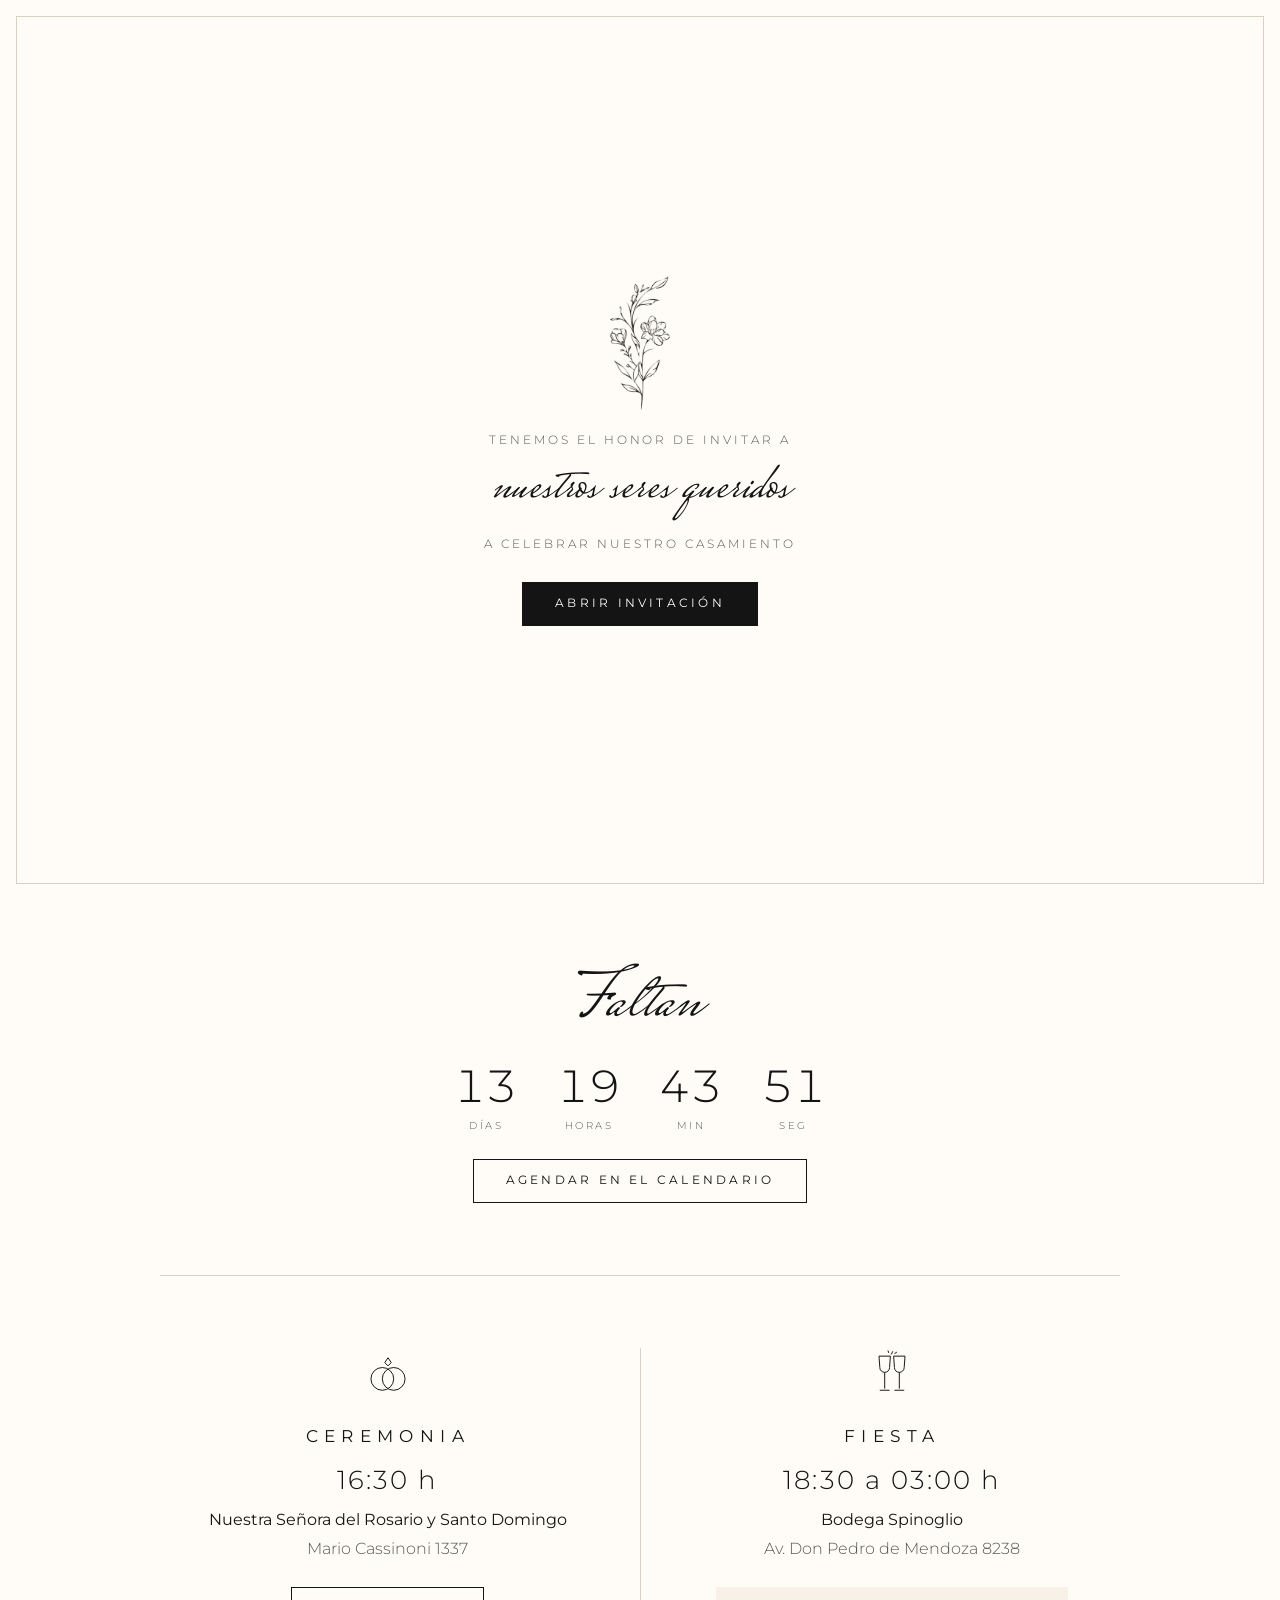
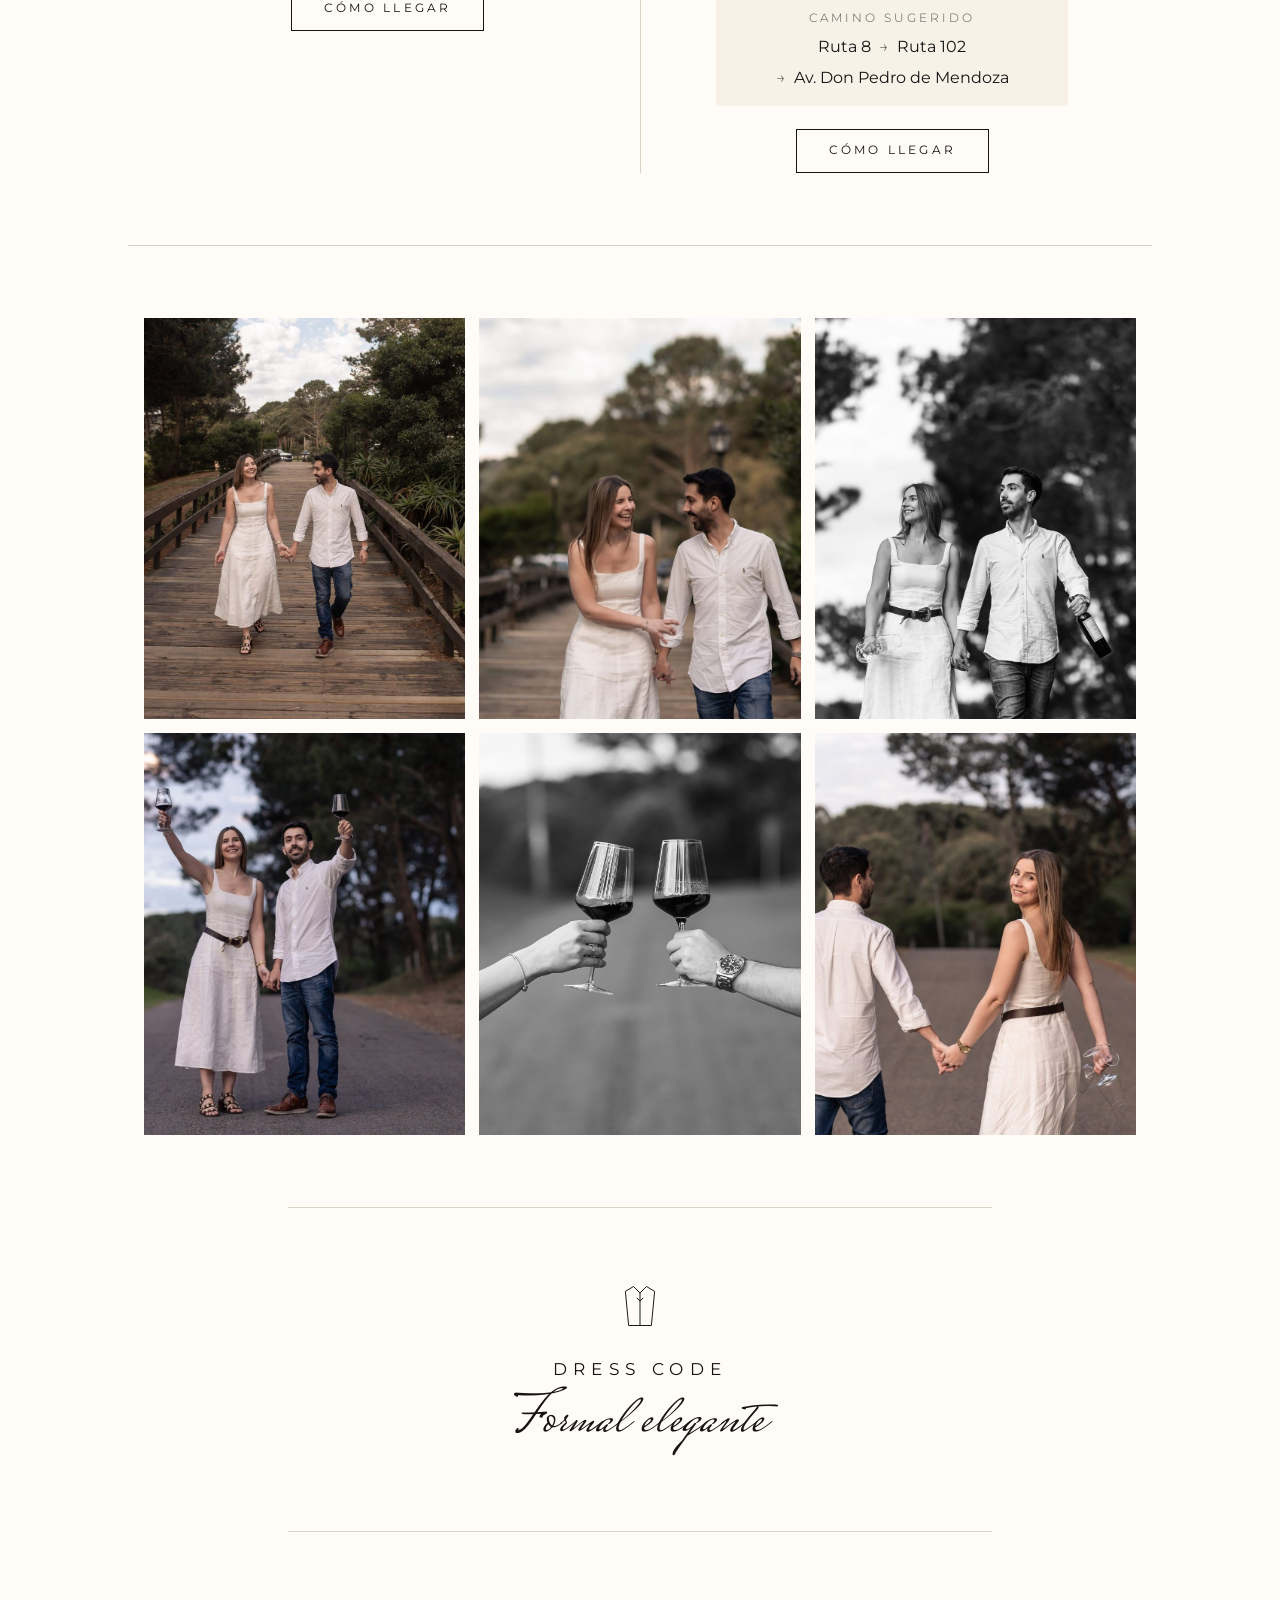
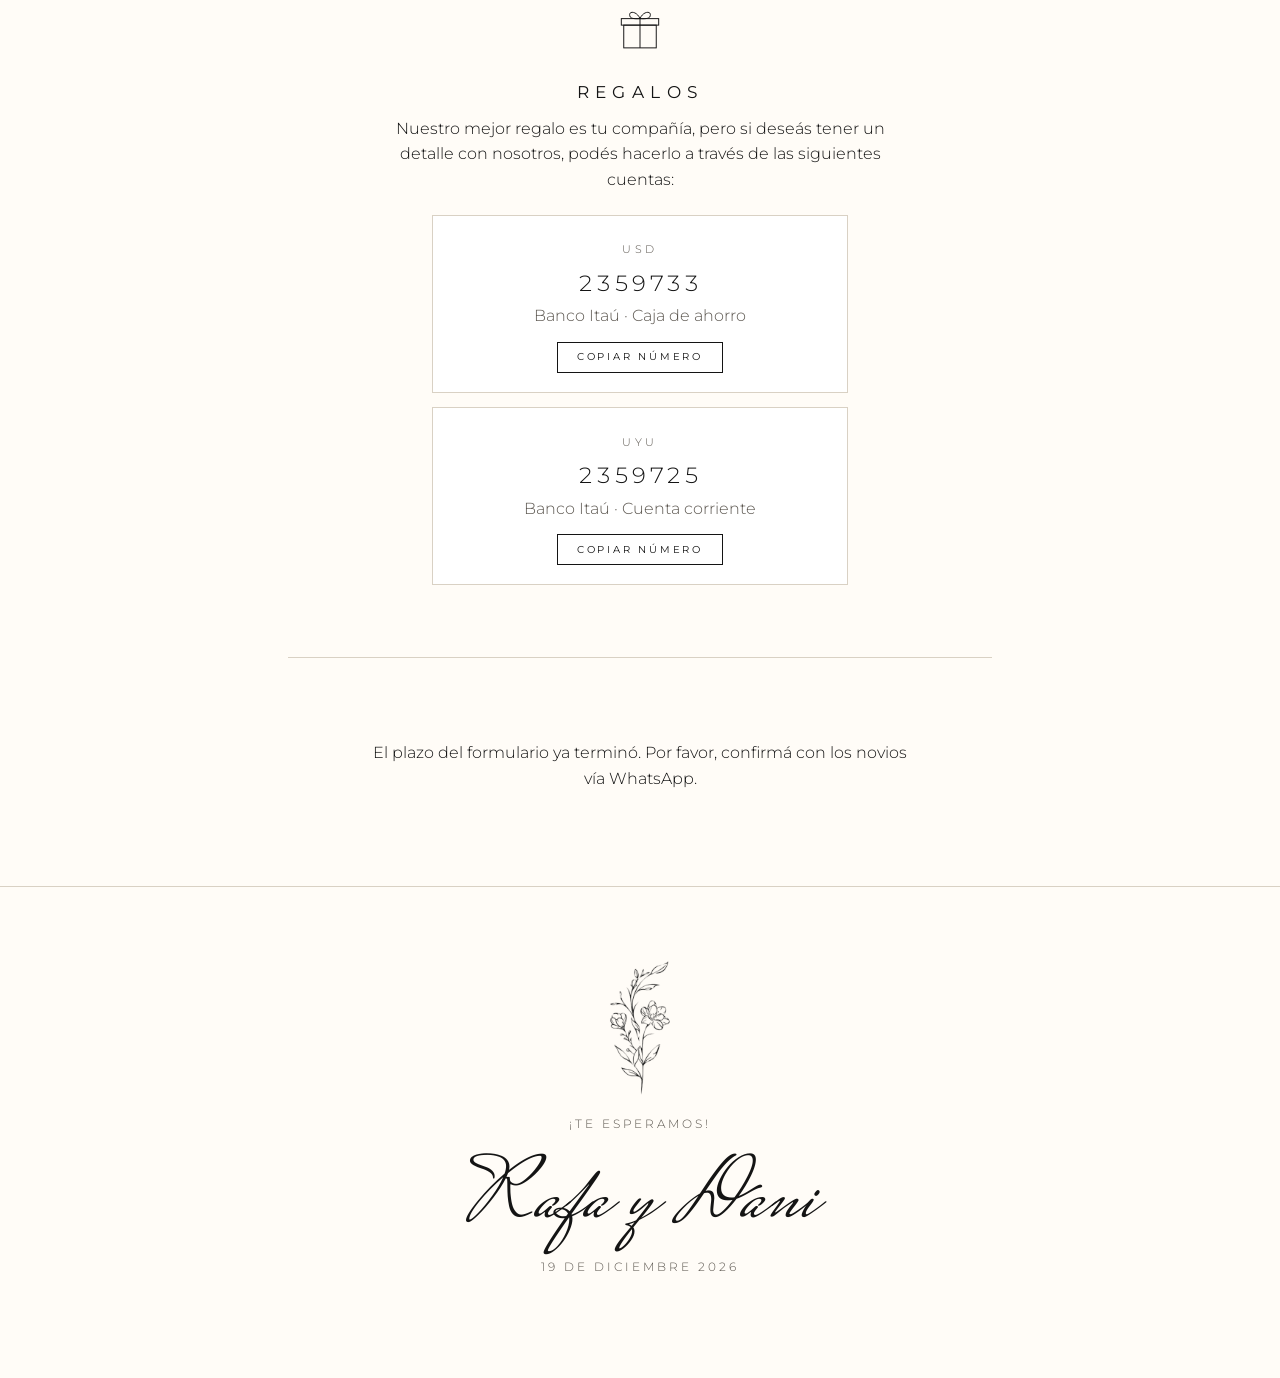
==== index.html @ 0af165e1 "Sacar el título 'Nosotros' de la galería de fotos Co-Authored-By: Claude Sonnet 5 <noreply@anthropic" ====
<!DOCTYPE html>
<html lang="es">
<head>
  <meta charset="UTF-8">
  <meta name="viewport" content="width=device-width, initial-scale=1">
  <title>Rafa y Dani · 19.12.2026</title>
  <meta name="description" content="Nos casamos el 19 de diciembre de 2026. ¡Te esperamos!">
  <meta property="og:title" content="Rafa y Dani · Nos casamos">
  <meta property="og:description" content="19 de diciembre de 2026 · Confirmá tu asistencia antes del 19 de noviembre">
  <meta property="og:image" content="https://iferrero-leenspace.github.io/rafaydani/assets/og.jpg">
  <meta property="og:type" content="website">
  <meta name="theme-color" content="#FFFCF7">
  <link rel="icon" href="assets/flor.png">
  <link rel="preconnect" href="https://fonts.googleapis.com">
  <link rel="preconnect" href="https://fonts.gstatic.com" crossorigin>
  <link href="https://fonts.googleapis.com/css2?family=Montserrat:ital,wght@0,300;0,400;0,500;1,300&family=Mrs+Saint+Delafield&display=swap" rel="stylesheet">
  <link rel="stylesheet" href="styles.css">
</head>
<body class="cerrado">

  <!-- Portada: sobre que se abre (el clic habilita la música) -->
  <div id="sobre" class="sobre" role="dialog" aria-label="Invitación">
    <div class="sobre__contenido">
      <img src="assets/flor.png" alt="" class="flor flor--sm">
      <p class="caps caps--sm">Tenemos el honor de invitar a</p>
      <p id="sobre-para" class="sobre__para">nuestros seres queridos</p>
      <p class="caps caps--sm">a celebrar nuestro casamiento</p>
      <button id="abrir" class="btn">Abrir invitación</button>
    </div>
  </div>

  <main>
    <!-- Hero, a imagen del save the date -->
    <section class="hero">
      <img src="assets/flor.png" alt="" class="flor">
      <h1 class="titulo">
        <span class="titulo__caps">Nos</span>
        <span class="titulo__caps">Casamos</span>
      </h1>
      <p class="nombres" data-bind="novios"></p>
      <hr class="linea">
      <p class="caps fecha" data-bind="fechaTexto"></p>
      <p class="caps caps--it">Montevideo · Uruguay</p>
      <a href="#cuenta" class="scroll" aria-label="Bajar">
        <svg viewBox="0 0 24 24" width="22" height="22" fill="none" stroke="currentColor" stroke-width="1"><path d="M6 9l6 6 6-6"/></svg>
      </a>
      <button id="hero-cambiar-foto" type="button" class="hero__cambiar-foto" hidden>
        <svg viewBox="0 0 24 24" width="16" height="16" fill="none" stroke="currentColor" stroke-width="1.6"><path d="M17 3l4 4-4 4"/><path d="M3 11V9a4 4 0 0 1 4-4h14"/><path d="M7 21l-4-4 4-4"/><path d="M21 13v2a4 4 0 0 1-4 4H3"/></svg>
        <span>Otra foto</span>
      </button>
    </section>

    <!-- Invitados de este link -->
    <section id="para" class="seccion para reveal" hidden>
      <p class="caps caps--sm">Esta invitación es para</p>
      <ul id="para-lista" class="para__lista"></ul>
      <p id="para-nota" class="texto-suave"></p>
    </section>

    <!-- Cuenta regresiva -->
    <section id="cuenta" class="seccion reveal">
      <p class="script-titulo">Faltan</p>
      <div class="cuenta" aria-live="off">
        <div><span id="c-dias">--</span><small>días</small></div>
        <div><span id="c-horas">--</span><small>horas</small></div>
        <div><span id="c-min">--</span><small>min</small></div>
        <div><span id="c-seg">--</span><small>seg</small></div>
      </div>
      <a id="agendar" class="btn btn--linea" target="_blank" rel="noopener">Agendar en el calendario</a>
    </section>

    <!-- Ceremonia y fiesta -->
    <section class="seccion eventos">
      <article class="evento reveal">
        <svg class="icono" viewBox="0 0 64 64" fill="none" stroke="currentColor" stroke-width="1.2" aria-hidden="true">
          <circle cx="25" cy="38" r="14"/><circle cx="39" cy="38" r="14"/><path d="M28 18l4-6 4 6-4 4z"/>
        </svg>
        <h2 class="caps caps--titulo">Ceremonia</h2>
        <p class="evento__hora" data-bind="ceremonia.hora"></p>
        <p class="evento__lugar" data-bind="ceremonia.lugar"></p>
        <p class="texto-suave" data-bind="ceremonia.direccion"></p>
        <a class="btn btn--linea" data-href="ceremonia.mapa" target="_blank" rel="noopener">Cómo llegar</a>
      </article>

      <div class="separador" aria-hidden="true"></div>

      <article class="evento reveal">
        <svg class="icono" viewBox="0 0 64 64" fill="none" stroke="currentColor" stroke-width="1.2" aria-hidden="true">
          <path d="M16 10h14l-1 14a6 6 0 0 1-12 0z"/><path d="M23 30v20M17 52h12"/>
          <path d="M34 10h14l-1 14a6 6 0 0 1-12 0z"/><path d="M41 30v20M35 52h12"/>
          <path d="M31 8l2-4M28 6l-1-3M35 7l3-2"/>
        </svg>
        <h2 class="caps caps--titulo">Fiesta</h2>
        <p class="evento__hora" data-bind="fiesta.hora"></p>
        <p class="evento__lugar" data-bind="fiesta.lugar"></p>
        <p class="texto-suave" data-bind="fiesta.direccion"></p>
        <div class="camino">
          <p class="caps caps--sm">Camino sugerido</p>
          <ol id="camino" class="camino__pasos"></ol>
        </div>
        <a class="btn btn--linea" data-href="fiesta.mapa" target="_blank" rel="noopener">Cómo llegar</a>
      </article>
    </section>

    <!-- Galería -->
    <section id="galeria" class="seccion seccion--ancha reveal" hidden>
      <div id="fotos" class="galeria"></div>
    </section>

    <!-- Dress code -->
    <section class="seccion reveal">
      <svg class="icono" viewBox="0 0 64 64" fill="none" stroke="currentColor" stroke-width="1.2" aria-hidden="true">
        <path d="M24 8l8 8 8-8M24 8l-10 6 4 42h28l4-42-10-6"/><path d="M32 16v40M28 22l4 4 4-4"/>
      </svg>
      <h2 class="caps caps--titulo">Dress code</h2>
      <p class="script-grande" data-bind="dressCode"></p>
    </section>

    <!-- Regalos -->
    <section class="seccion reveal">
      <svg class="icono" viewBox="0 0 64 64" fill="none" stroke="currentColor" stroke-width="1.2" aria-hidden="true">
        <rect x="12" y="26" width="40" height="28"/><rect x="9" y="18" width="46" height="8"/><path d="M32 18v36"/>
        <path d="M32 18c-4-10-16-10-12-2 2 3 12 2 12 2zM32 18c4-10 16-10 12-2-2 3-12 2-12 2z"/>
      </svg>
      <h2 class="caps caps--titulo">Regalos</h2>
      <p class="texto" data-bind="regalos.texto"></p>
      <div id="cuentas" class="cuentas"></div>
    </section>

    <!-- Confirmación -->
    <section id="rsvp" class="seccion reveal">
      <div id="rsvp-intro">
        <p class="script-titulo">Confirmá tu asistencia</p>
        <p class="texto-suave">Por favor, confirmá antes del <strong data-bind="rsvp.fechaLimiteTexto"></strong>.</p>
      </div>

      <form id="form" class="form" novalidate>
        <div id="form-general" class="campo" hidden>
          <label for="nombre-general">Nombre y apellido</label>
          <input id="nombre-general" type="text" autocomplete="name">
        </div>
        <div id="personas"></div>
        <div class="campo">
          <label for="mensaje">Un mensaje para los novios <span class="opc">(opcional)</span></label>
          <textarea id="mensaje" rows="3"></textarea>
        </div>
        <p id="form-error" class="form__error" role="alert"></p>
        <button id="enviar" type="submit" class="btn">Enviar confirmación</button>
      </form>

      <div id="gracias" class="gracias" hidden>
        <p class="script-grande">¡Gracias!</p>
        <p id="gracias-texto" class="texto"></p>
        <button id="modificar" type="button" class="btn btn--linea">Modificar respuesta</button>
      </div>

      <p id="rsvp-cerrado" class="texto" hidden>El plazo del formulario ya terminó. Por favor, confirmá con los novios vía WhatsApp.</p>
    </section>

    <footer class="pie reveal">
      <img src="assets/flor.png" alt="" class="flor flor--sm">
      <p class="caps caps--sm">¡Te esperamos!</p>
      <p class="nombres" data-bind="novios"></p>
      <p class="caps caps--sm" data-bind="fechaTexto"></p>
    </footer>
  </main>

  <!-- Música -->
  <button id="musica" class="musica" aria-label="Pausar música" hidden>
    <svg class="musica__on" viewBox="0 0 24 24" width="20" height="20" fill="none" stroke="currentColor" stroke-width="1.3"><path d="M9 18V5l11-2v13"/><circle cx="6" cy="18" r="3"/><circle cx="17" cy="16" r="3"/></svg>
    <svg class="musica__off" viewBox="0 0 24 24" width="20" height="20" fill="none" stroke="currentColor" stroke-width="1.3"><path d="M9 18V5l11-2v13"/><circle cx="6" cy="18" r="3"/><circle cx="17" cy="16" r="3"/><path d="M3 3l18 18"/></svg>
  </button>
  <audio id="audio" loop preload="none"></audio>

  <div id="toast" class="toast" role="status"></div>

  <!-- Foto ampliada -->
  <div id="lightbox" class="lightbox" role="dialog" aria-modal="true" aria-label="Foto ampliada" hidden>
    <button id="lightbox-cerrar" class="lightbox__cerrar" type="button" aria-label="Cerrar">
      <svg viewBox="0 0 24 24" width="22" height="22" fill="none" stroke="currentColor" stroke-width="1.5"><path d="M5 5l14 14M19 5L5 19"/></svg>
    </button>
    <button id="lightbox-anterior" class="lightbox__nav lightbox__nav--prev" type="button" aria-label="Foto anterior">
      <svg viewBox="0 0 24 24" width="22" height="22" fill="none" stroke="currentColor" stroke-width="1.5"><path d="M15 5l-7 7 7 7"/></svg>
    </button>
    <figure class="lightbox__figura">
      <img id="lightbox-img" class="lightbox__img" src="" alt="Rafa y Dani">
      <figcaption id="lightbox-contador" class="lightbox__contador"></figcaption>
    </figure>
    <button id="lightbox-siguiente" class="lightbox__nav lightbox__nav--next" type="button" aria-label="Foto siguiente">
      <svg viewBox="0 0 24 24" width="22" height="22" fill="none" stroke="currentColor" stroke-width="1.5"><path d="M9 5l7 7-7 7"/></svg>
    </button>
  </div>

  <script src="config.js"></script>
  <script src="app.js"></script>
</body>
</html>
---- styles.css ----
:root {
  --fondo: #FFFCF7;
  --fondo-2: #F7F1E8;
  --tinta: #141414;
  --suave: #5c5750;
  --linea: #d9d1c4;
  --sans: "Montserrat", "Helvetica Neue", Arial, sans-serif;
  --script: "Mrs Saint Delafield", "Brush Script MT", cursive;
}

* { box-sizing: border-box; }
html { scroll-behavior: smooth; }
body {
  margin: 0;
  background: var(--fondo);
  color: var(--tinta);
  font-family: var(--sans);
  font-weight: 300;
  line-height: 1.6;
  -webkit-font-smoothing: antialiased;
  text-align: center;
}
body.cerrado { overflow: hidden; }
[hidden] { display: none !important; }
img { max-width: 100%; display: block; }

/* ---------- Tipografía ---------- */
.caps {
  text-transform: uppercase;
  letter-spacing: .28em;
  font-size: .95rem;
  margin: .4rem 0;
}
.caps--sm { font-size: .72rem; letter-spacing: .26em; color: var(--suave); }
.caps--it { font-style: italic; font-size: .72rem; color: var(--suave); }
.caps--titulo { font-size: 1.05rem; font-weight: 400; letter-spacing: .38em; margin: 1rem 0 .6rem; }
.script-titulo { font-family: var(--script); font-size: clamp(3rem, 12vw, 4.2rem); line-height: 1; margin: 0 0 1.4rem; }
.script-grande { font-family: var(--script); font-size: clamp(2.6rem, 10vw, 3.6rem); line-height: 1.1; margin: .2rem 0; }
.texto { max-width: 34rem; margin: .6rem auto 1.4rem; }
.texto-suave { color: var(--suave); margin: .2rem 0; }

/* ---------- Botones ---------- */
.btn {
  display: inline-block;
  margin-top: 1.4rem;
  padding: .95rem 2rem;
  border: 1px solid var(--tinta);
  background: var(--tinta);
  color: var(--fondo);
  font: 400 .72rem/1 var(--sans);
  letter-spacing: .28em;
  text-transform: uppercase;
  text-decoration: none;
  cursor: pointer;
  transition: background .25s, color .25s;
}
.btn:hover { background: transparent; color: var(--tinta); }
.btn--linea { background: transparent; color: var(--tinta); }
.btn--linea:hover { background: var(--tinta); color: var(--fondo); }
.btn:disabled { opacity: .5; cursor: wait; }

/* ---------- Sobre de portada ---------- */
.sobre {
  position: fixed; inset: 0; z-index: 50;
  display: grid; place-items: center;
  padding: 24px;
  background: var(--fondo);
  transition: opacity .9s ease, visibility .9s;
}
.sobre::before {
  content: ""; position: absolute; inset: 16px;
  border: 1px solid var(--linea); pointer-events: none;
}
.sobre__contenido { position: relative; max-width: 28rem; }
.sobre__para {
  font-family: var(--script);
  font-size: clamp(2.4rem, 10vw, 3.4rem);
  line-height: 1.15;
  margin: .6rem 0 .8rem;
}
body:not(.cerrado) .sobre { opacity: 0; visibility: hidden; }

/* ---------- Flor ---------- */
.flor { width: 96px; margin: 0 auto 1.6rem; }
.flor--sm { width: 64px; margin-bottom: 1.2rem; }
.hero .flor { animation: aparecer 1.6s ease both; }

/* ---------- Hero ---------- */
.hero {
  min-height: 100svh;
  display: flex; flex-direction: column; align-items: center; justify-content: center;
  padding: 48px 16px 72px;
  position: relative;
}
.hero--foto {
  background-size: cover;
  background-repeat: no-repeat;
  color: #fff;
}
.hero--foto::before {
  content: "";
  position: absolute;
  inset: 0;
  background: linear-gradient(180deg, rgba(20, 16, 14, .32) 0%, rgba(20, 16, 14, .1) 38%, rgba(20, 16, 14, .58) 100%);
}
.hero--foto .flor { display: none; }
.hero--foto .titulo__caps,
.hero--foto .titulo__script,
.hero--foto .nombres,
.hero--foto .fecha,
.hero--foto .caps--it { color: #fff; }
.hero--foto .linea { border-color: rgba(255, 255, 255, .85); }
.hero--foto .scroll { color: rgba(255, 255, 255, .85); }

.hero__cambiar-foto {
  position: absolute; top: 16px; right: 16px; z-index: 2;
  display: inline-flex; align-items: center; gap: .4rem;
  padding: .55rem .9rem;
  border: 1px solid rgba(255, 255, 255, .7);
  border-radius: 999px;
  background: rgba(20, 16, 14, .3);
  color: #fff;
  font: 400 .66rem/1 var(--sans);
  letter-spacing: .14em;
  text-transform: uppercase;
  cursor: pointer;
}
.hero__cambiar-foto:hover, .hero__cambiar-foto:focus-visible { background: rgba(20, 16, 14, .55); }
.titulo { margin: 0; font-weight: 400; line-height: 1; }
.titulo__caps {
  display: block;
  font-size: clamp(2.6rem, 13vw, 6rem);
  letter-spacing: .22em;
  margin-right: -.22em; /* compensa el espaciado de la última letra */
  text-transform: uppercase;
  font-weight: 400;
}
.titulo__caps + .titulo__caps { margin-top: .12em; }
.titulo__script {
  display: block;
  font-family: var(--script);
  font-size: clamp(3.4rem, 16vw, 5.6rem);
  line-height: .9;
  margin: -.05em 0 .1em;
}
.nombres {
  font-family: var(--script);
  font-size: clamp(3.4rem, 15vw, 5.4rem);
  line-height: 1.1;
  margin: 1.4rem 0 .4rem;
}
.linea { width: min(260px, 60vw); border: 0; border-top: 1.5px solid var(--tinta); margin: .4rem auto 1.2rem; }
.fecha { font-size: .95rem; }
.hero > * { animation: subir 1.2s ease both; }
.hero > :nth-child(2) { animation-delay: .2s; }
.hero > :nth-child(3) { animation-delay: .5s; }
.hero > :nth-child(n+4) { animation-delay: .8s; }
.scroll {
  position: absolute; bottom: 20px; left: 50%; transform: translateX(-50%);
  color: var(--suave);
  animation: rebote 2.4s ease-in-out infinite !important;
}

/* ---------- Secciones ---------- */
.seccion {
  padding: 72px 16px;
  max-width: 44rem;
  margin: 0 auto;
  border-top: 1px solid var(--linea);
}
.hero + .seccion, .hero + .seccion[hidden] + .seccion { border-top: 0; }
.icono { width: 52px; height: 52px; margin: 0 auto; color: var(--tinta); }

/* Invitados */
.para__lista { list-style: none; padding: 0; margin: .8rem 0 1rem; }
.para__lista li { font-family: var(--script); font-size: clamp(2.2rem, 9vw, 3rem); line-height: 1.25; }

/* Cuenta regresiva */
.cuenta { display: flex; justify-content: center; gap: clamp(.8rem, 5vw, 2.4rem); }
.cuenta div { min-width: 3.6rem; }
.cuenta span { display: block; font-size: clamp(2rem, 9vw, 2.8rem); font-weight: 300; line-height: 1.1; font-variant-numeric: tabular-nums; }
.cuenta small { font-size: .65rem; letter-spacing: .24em; text-transform: uppercase; color: var(--suave); }

/* Eventos */
.eventos { display: grid; gap: 56px; }
.separador { width: 1px; height: 56px; background: var(--linea); margin: 0 auto; }
.evento__hora { font-size: 1.6rem; font-weight: 300; letter-spacing: .08em; margin: 0 0 .4rem; }
.evento__lugar { font-weight: 400; margin: 0; }
.camino { margin: 1.6rem auto 0; padding: 1rem 1.2rem; background: var(--fondo-2); max-width: 22rem; }
.camino__pasos {
  list-style: none; padding: 0; margin: .4rem 0 0;
  display: flex; flex-wrap: wrap; justify-content: center; align-items: center; gap: .3rem .5rem;
}
.camino__pasos li { font-weight: 400; }
.camino__pasos li + li::before { content: "→"; margin-right: .5rem; color: var(--suave); font-weight: 300; }
@media (min-width: 760px) {
  .eventos { grid-template-columns: 1fr auto 1fr; align-items: start; gap: 40px; max-width: 60rem; }
  .separador { height: 100%; min-height: 200px; }
}

/* Galería */
.seccion--ancha { max-width: 44rem; }
.galeria { display: grid; grid-template-columns: 1fr; gap: 10px; }
.foto-btn {
  display: block; width: 100%; padding: 0; margin: 0;
  border: 0; background: none; cursor: zoom-in; overflow: hidden;
}
.foto-btn img { width: 100%; aspect-ratio: 4/5; object-fit: cover; display: block; transition: transform .4s ease, filter .4s ease; }
.foto-btn:hover img, .foto-btn:focus-visible img { transform: scale(1.04); filter: brightness(.94); }
.foto-btn:focus-visible { outline: 2px solid var(--tinta); outline-offset: 3px; }

/* Celular grande / tablet: 2 fotos por fila */
@media (min-width: 560px) {
  .galeria { grid-template-columns: repeat(2, 1fr); }
}

/* Escritorio: cuadrícula de 3x2 */
@media (min-width: 900px) {
  .seccion--ancha { max-width: 64rem; }
  .galeria { grid-template-columns: repeat(3, 1fr); gap: 14px; }
}

/* ---------- Foto ampliada (lightbox) ---------- */
body.lightbox-abierto { overflow: hidden; }
.lightbox {
  position: fixed; inset: 0; z-index: 70;
  display: grid; place-items: center;
  background: rgba(18, 16, 14, .94);
  padding: 56px 16px;
}
.lightbox__figura { margin: 0; max-width: min(94vw, 1100px); max-height: 100%; display: grid; gap: 10px; justify-items: center; }
.lightbox__img { display: block; max-width: 100%; max-height: 80vh; width: auto; object-fit: contain; box-shadow: 0 20px 60px rgba(0, 0, 0, .45); }
.lightbox__contador { color: rgba(255, 252, 247, .75); font: 300 .72rem/1 var(--sans); letter-spacing: .22em; text-transform: uppercase; }
.lightbox__cerrar,
.lightbox__nav {
  position: fixed;
  display: grid; place-items: center;
  width: 44px; height: 44px; border-radius: 50%;
  border: 1px solid rgba(255, 252, 247, .5);
  background: rgba(18, 16, 14, .3);
  color: var(--fondo);
  cursor: pointer;
}
.lightbox__cerrar:hover, .lightbox__nav:hover,
.lightbox__cerrar:focus-visible, .lightbox__nav:focus-visible { background: rgba(255, 252, 247, .16); }
.lightbox__cerrar { top: 16px; right: 16px; }
.lightbox__nav { top: 50%; transform: translateY(-50%); }
.lightbox__nav--prev { left: 12px; }
.lightbox__nav--next { right: 12px; }
@media (max-width: 560px) {
  .lightbox { padding: 72px 12px 40px; }
  .lightbox__nav { width: 38px; height: 38px; }
  .lightbox__nav--prev { left: 6px; }
  .lightbox__nav--next { right: 6px; }
}

/* Regalos */
.cuentas { display: grid; gap: 14px; max-width: 26rem; margin: 0 auto; }
.cuenta-banco {
  border: 1px solid var(--linea);
  padding: 1.2rem 1rem;
  background: #fff;
}
.cuenta-banco__moneda { font-size: .7rem; letter-spacing: .3em; color: var(--suave); }
.cuenta-banco__num { font-size: 1.35rem; letter-spacing: .12em; margin: .2rem 0; font-variant-numeric: tabular-nums; }
.cuenta-banco .btn { margin-top: .6rem; padding: .6rem 1.2rem; font-size: .62rem; }

/* ---------- Formulario ---------- */
.form { max-width: 30rem; margin: 2rem auto 0; text-align: left; }
.persona {
  border: 1px solid var(--linea);
  background: #fff;
  padding: 1.2rem 1.1rem;
  margin-bottom: 14px;
}
.persona__nombre { font-weight: 400; font-size: 1.05rem; margin: 0 0 .7rem; text-align: center; }
.opciones { display: grid; grid-template-columns: 1fr 1fr; gap: 8px; }
.opciones input { position: absolute; opacity: 0; pointer-events: none; }
.opciones label {
  display: block; text-align: center; cursor: pointer;
  padding: .75rem .4rem;
  border: 1px solid var(--linea);
  font-size: .72rem; letter-spacing: .18em; text-transform: uppercase;
  transition: all .2s;
}
.opciones input:checked + label { background: var(--tinta); border-color: var(--tinta); color: var(--fondo); }
.opciones input:focus-visible + label { outline: 2px solid var(--tinta); outline-offset: 2px; }
.persona__extra { margin-top: .9rem; display: grid; gap: .8rem; }
.campo { margin-bottom: 1rem; }
label { display: block; font-size: .72rem; letter-spacing: .14em; text-transform: uppercase; color: var(--suave); margin-bottom: .35rem; }
.persona__extra label { margin-bottom: .25rem; }
.opc { text-transform: none; letter-spacing: 0; }
input[type="text"], select, textarea {
  width: 100%;
  font: 300 1rem var(--sans);
  color: var(--tinta);
  background: var(--fondo);
  border: 1px solid var(--linea);
  border-radius: 0;
  padding: .7rem .8rem;
  -webkit-appearance: none; appearance: none;
}
select {
  background-image: url("data:image/svg+xml,%3Csvg xmlns='http://www.w3.org/2000/svg' width='12' height='12' fill='none' stroke='%23141414'%3E%3Cpath d='M2 4l4 4 4-4'/%3E%3C/svg%3E");
  background-repeat: no-repeat; background-position: right .8rem center;
  padding-right: 2.2rem;
}
input:focus, select:focus, textarea:focus { outline: none; border-color: var(--tinta); }
.form .btn { display: block; width: 100%; }
.form__error { color: #9b2c2c; font-size: .9rem; min-height: 1.2em; margin: .2rem 0 0; text-align: center; }
.gracias { margin-top: 1.6rem; }

/* ---------- Pie ---------- */
.pie { padding: 72px 16px 96px; border-top: 1px solid var(--linea); }

/* ---------- Música ---------- */
.musica {
  position: fixed; right: 16px; bottom: 16px; z-index: 40;
  width: 46px; height: 46px; border-radius: 50%;
  display: grid; place-items: center;
  background: var(--fondo); color: var(--tinta);
  border: 1px solid var(--tinta);
  cursor: pointer;
}
.musica .musica__off, .musica.pausada .musica__on { display: none; }
.musica.pausada .musica__off { display: block; }
.musica:not(.pausada) .musica__on { animation: girar 6s linear infinite; }

/* ---------- Toast ---------- */
.toast {
  position: fixed; left: 50%; bottom: 76px; transform: translate(-50%, 20px);
  background: var(--tinta); color: var(--fondo);
  padding: .7rem 1.2rem; font-size: .85rem;
  opacity: 0; pointer-events: none; transition: all .3s; z-index: 60;
}
.toast.visible { opacity: 1; transform: translate(-50%, 0); }

/* ---------- Animaciones ---------- */
.reveal { opacity: 0; transform: translateY(24px); transition: opacity 1s ease, transform 1s ease; }
.reveal.visible { opacity: 1; transform: none; }
@keyframes subir { from { opacity: 0; transform: translateY(16px); } to { opacity: 1; transform: none; } }
@keyframes aparecer { from { opacity: 0; } to { opacity: 1; } }
@keyframes rebote { 0%, 100% { transform: translate(-50%, 0); } 50% { transform: translate(-50%, 8px); } }
@keyframes girar { to { transform: rotate(360deg); } }
@media (prefers-reduced-motion: reduce) {
  *, *::before, *::after { animation: none !important; transition: none !important; }
  .reveal { opacity: 1; transform: none; }
}
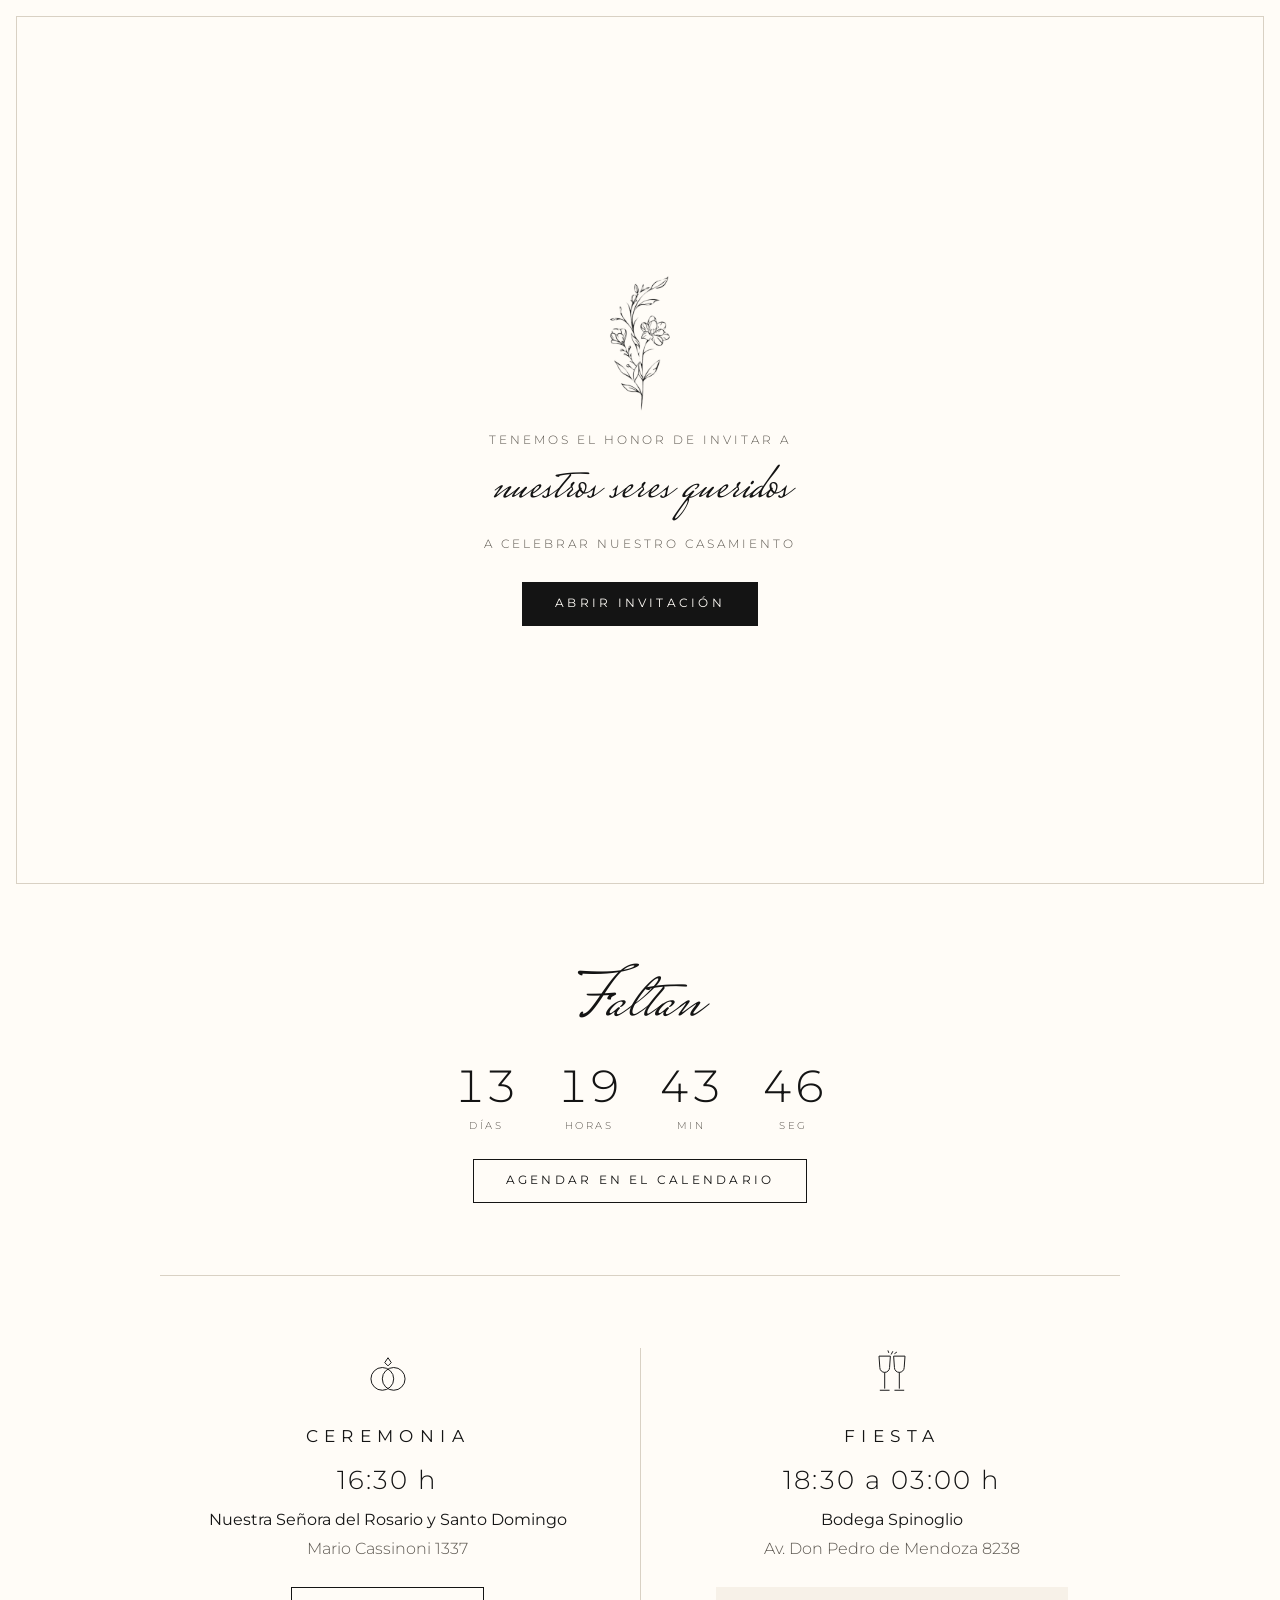
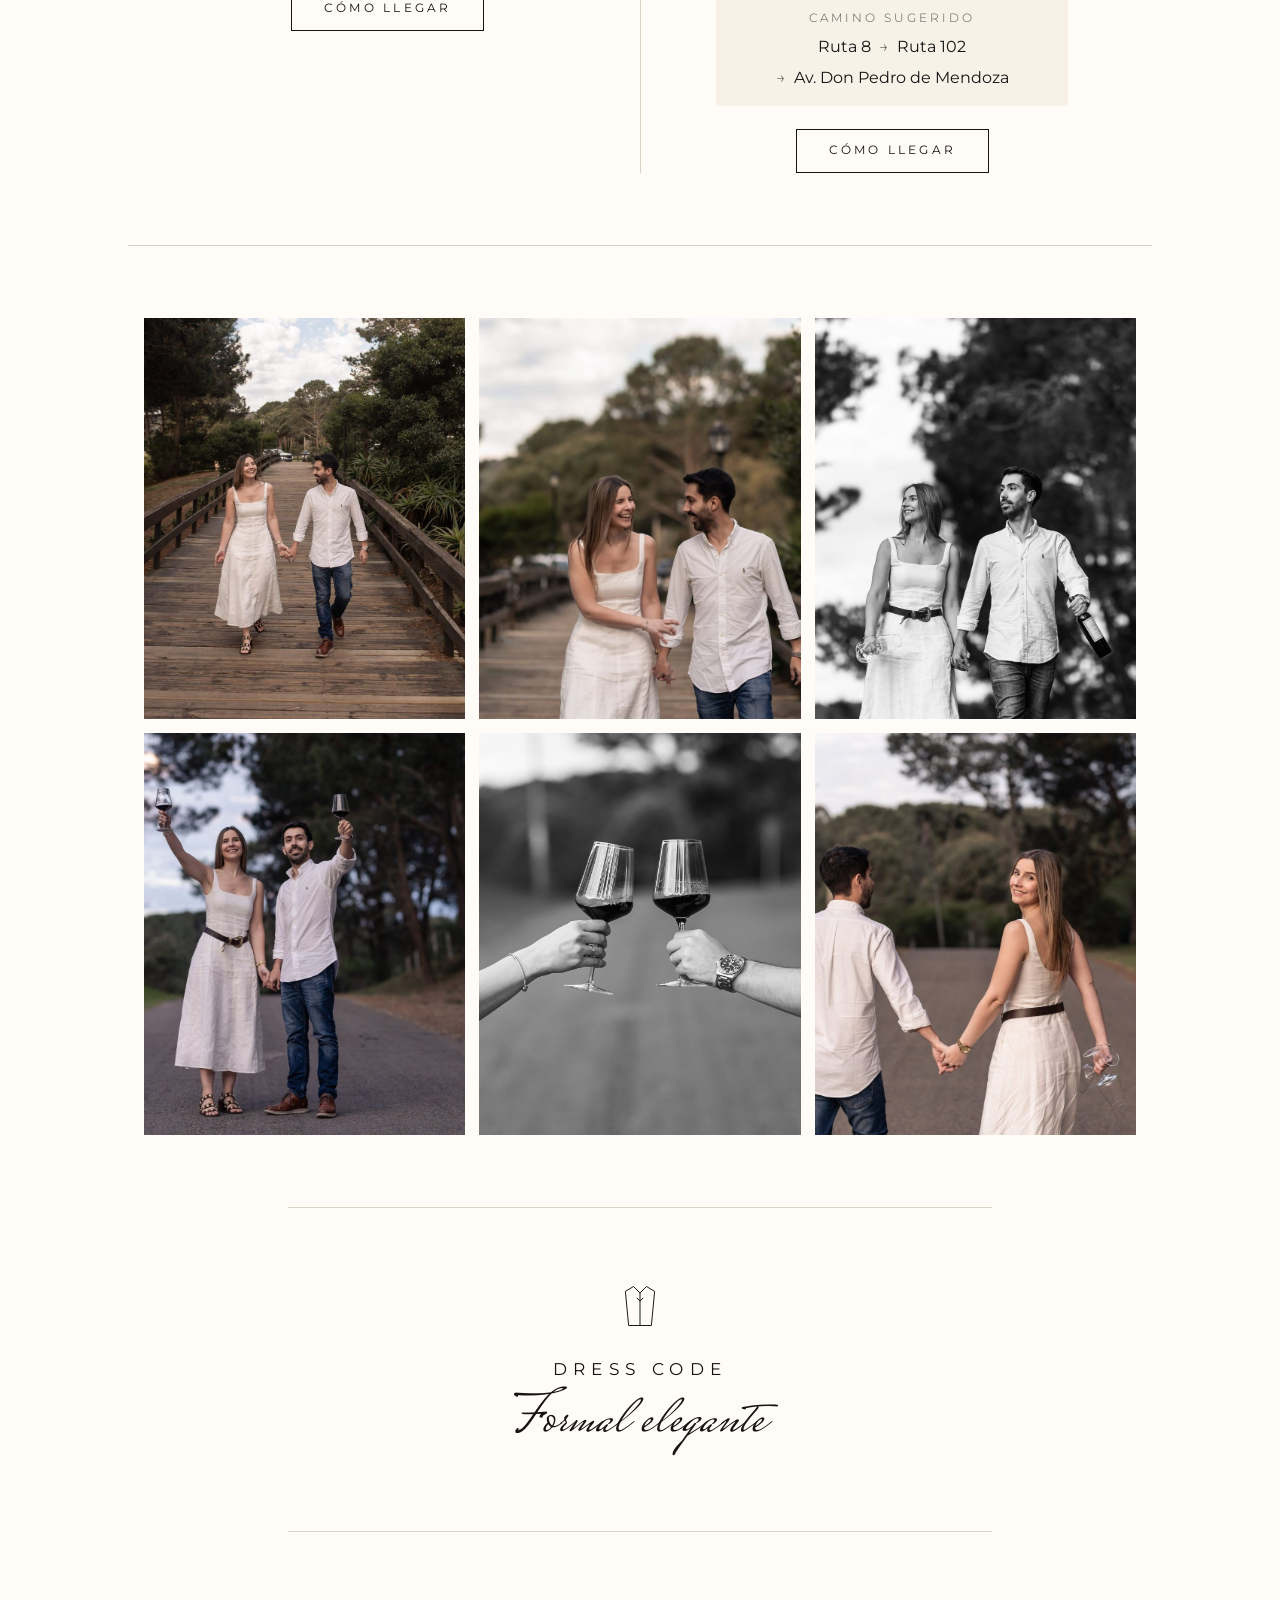
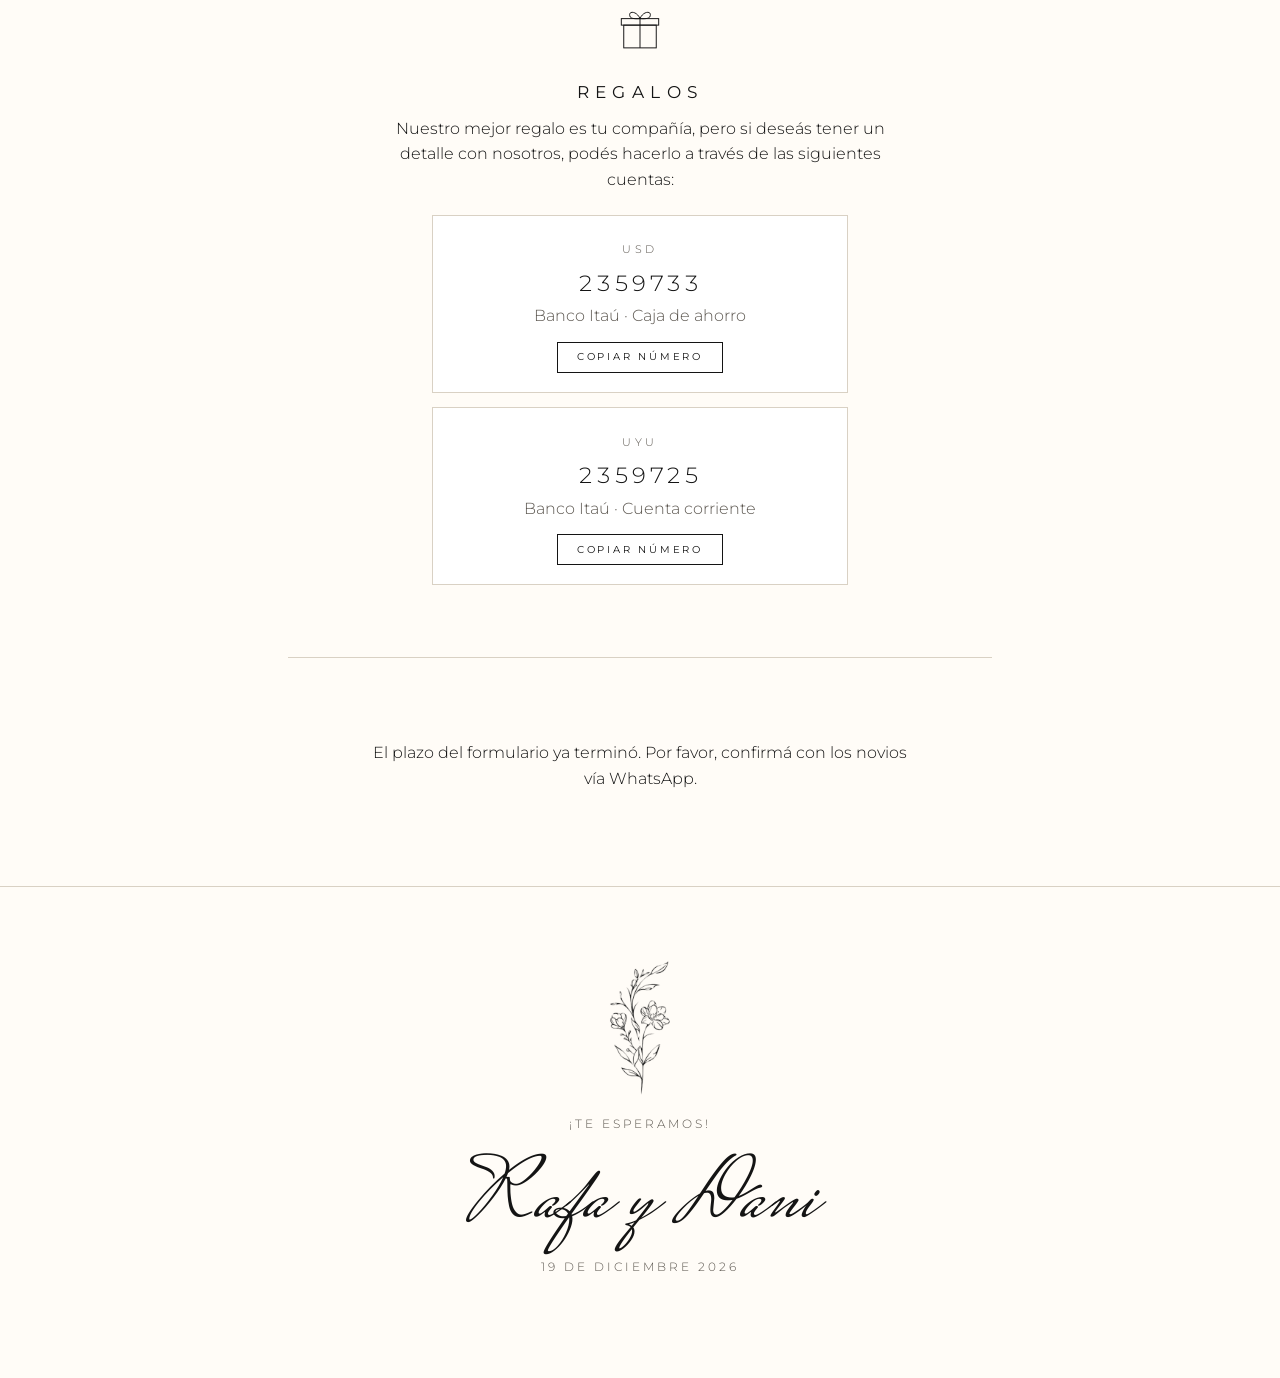
==== commit 51c6e234: "Centrar el monograma del sello aunque haya CSS viejo en caché En un celular se vio la página nueva c" ====
--- a/index.html
+++ b/index.html
@@ -14,7 +14,7 @@
   <link rel="preconnect" href="https://fonts.googleapis.com">
   <link rel="preconnect" href="https://fonts.gstatic.com" crossorigin>
   <link href="https://fonts.googleapis.com/css2?family=Montserrat:ital,wght@0,300;0,400;0,500;1,300&family=Mrs+Saint+Delafield&display=swap" rel="stylesheet">
-  <link rel="stylesheet" href="styles.css">
+  <link rel="stylesheet" href="styles.css?v=20261011">
 </head>
 <body class="cerrado">
 
@@ -191,7 +191,7 @@
     </button>
   </div>
 
-  <script src="config.js"></script>
-  <script src="app.js"></script>
+  <script src="config.js?v=20261011"></script>
+  <script src="app.js?v=20261011"></script>
 </body>
 </html>
--- a/styles.css
+++ b/styles.css
@@ -208,6 +208,34 @@
 .foto-btn img { width: 100%; aspect-ratio: 4/5; object-fit: cover; display: block; transition: transform .4s ease, filter .4s ease; }
 .foto-btn:hover img, .foto-btn:focus-visible img { transform: scale(1.04); filter: brightness(.94); }
 .foto-btn:focus-visible { outline: 2px solid var(--tinta); outline-offset: 3px; }
+
+/* Celular: carrusel deslizable (se ve un pedacito de la foto siguiente) */
+.galeria__puntos { display: none; }
+@media (max-width: 559px) {
+  .galeria {
+    display: flex; gap: 10px;
+    position: relative;
+    overflow-x: auto;
+    scroll-snap-type: x mandatory;
+    -webkit-overflow-scrolling: touch;
+    scrollbar-width: none;
+    margin-inline: calc(50% - 50vw);
+    padding-inline: 11vw;
+    scroll-padding-inline: 11vw;
+  }
+  .galeria::-webkit-scrollbar { display: none; }
+  .foto-btn { flex: 0 0 78vw; scroll-snap-align: center; }
+  .galeria__puntos { display: flex; justify-content: center; gap: 8px; margin-top: 18px; }
+  .galeria__punto {
+    width: 7px; height: 7px; padding: 0;
+    border: 0; border-radius: 50%;
+    background: var(--linea);
+    cursor: pointer;
+    transition: width .3s ease, background .3s ease;
+  }
+  .galeria__punto.activo { width: 22px; border-radius: 4px; background: var(--tinta); }
+  .galeria__punto:focus-visible { outline: 2px solid var(--tinta); outline-offset: 3px; }
+}
 
 /* Celular grande / tablet: 2 fotos por fila */
 @media (min-width: 560px) {
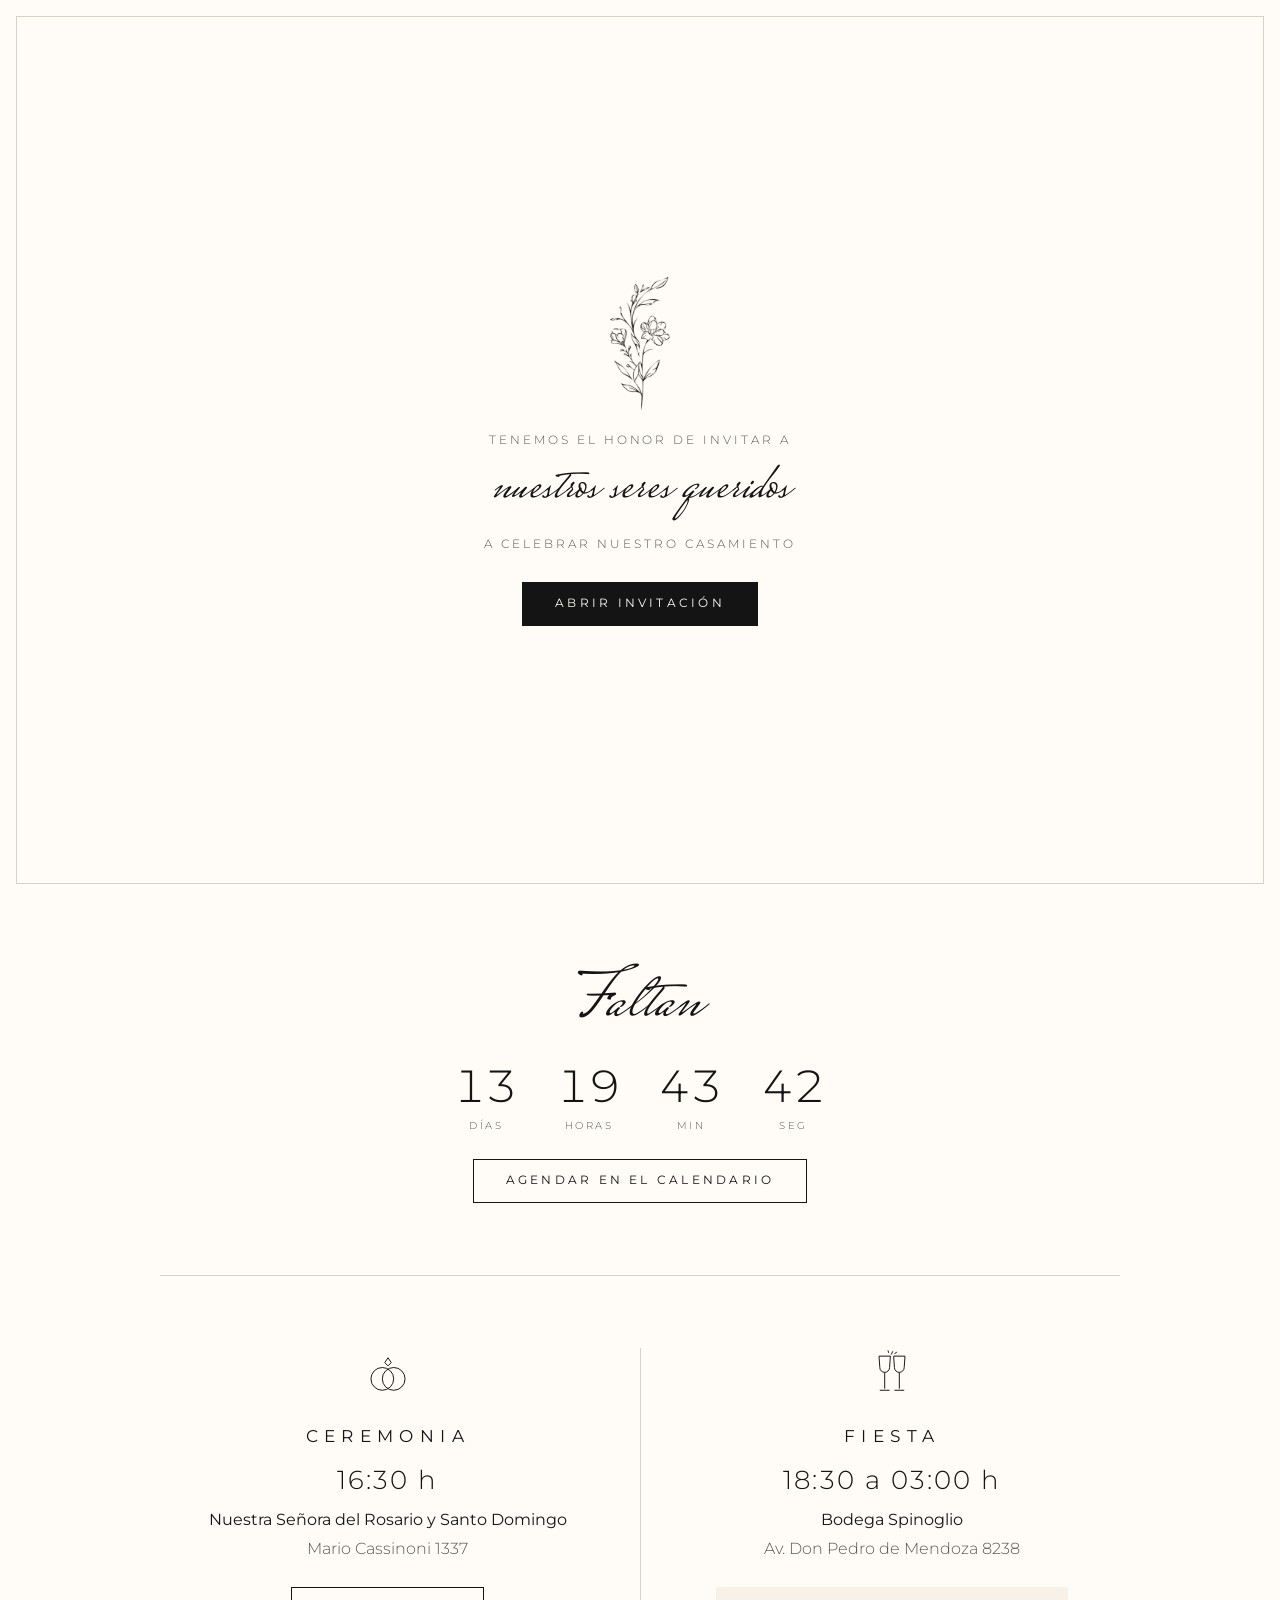
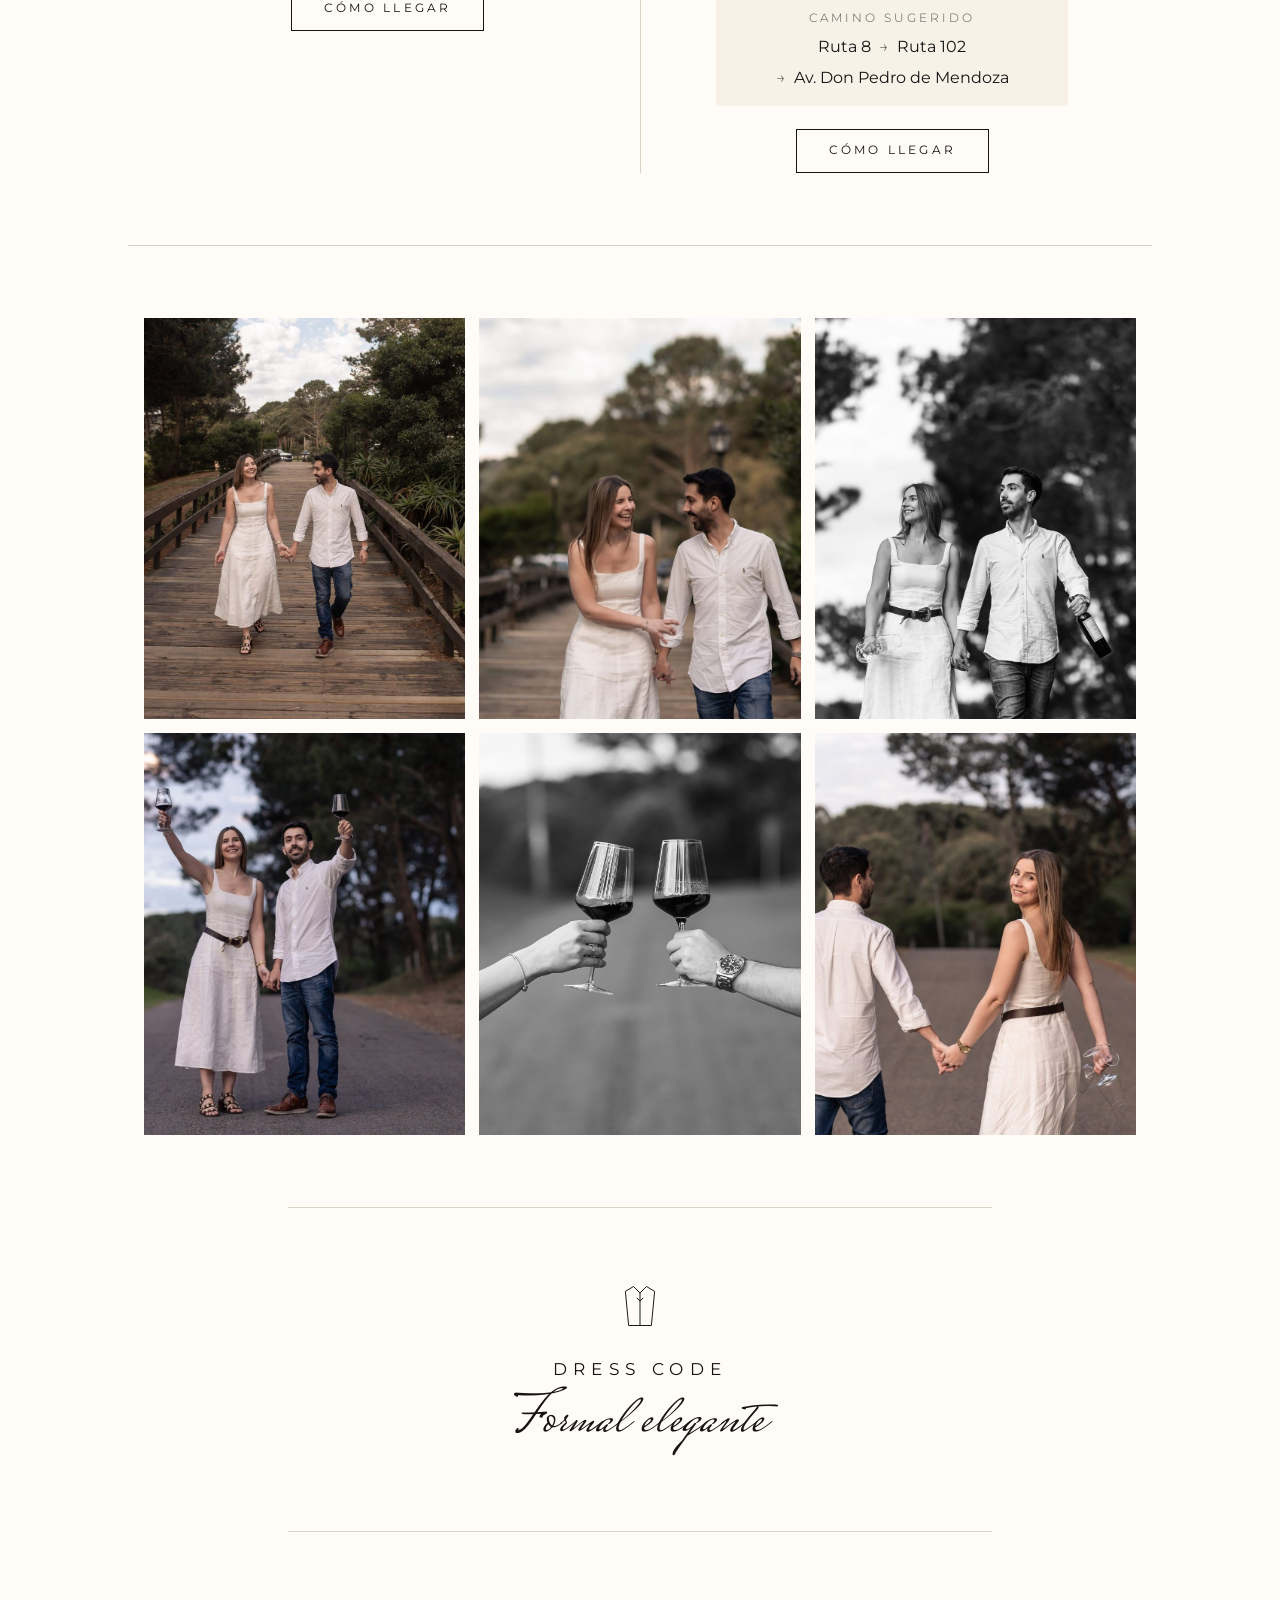
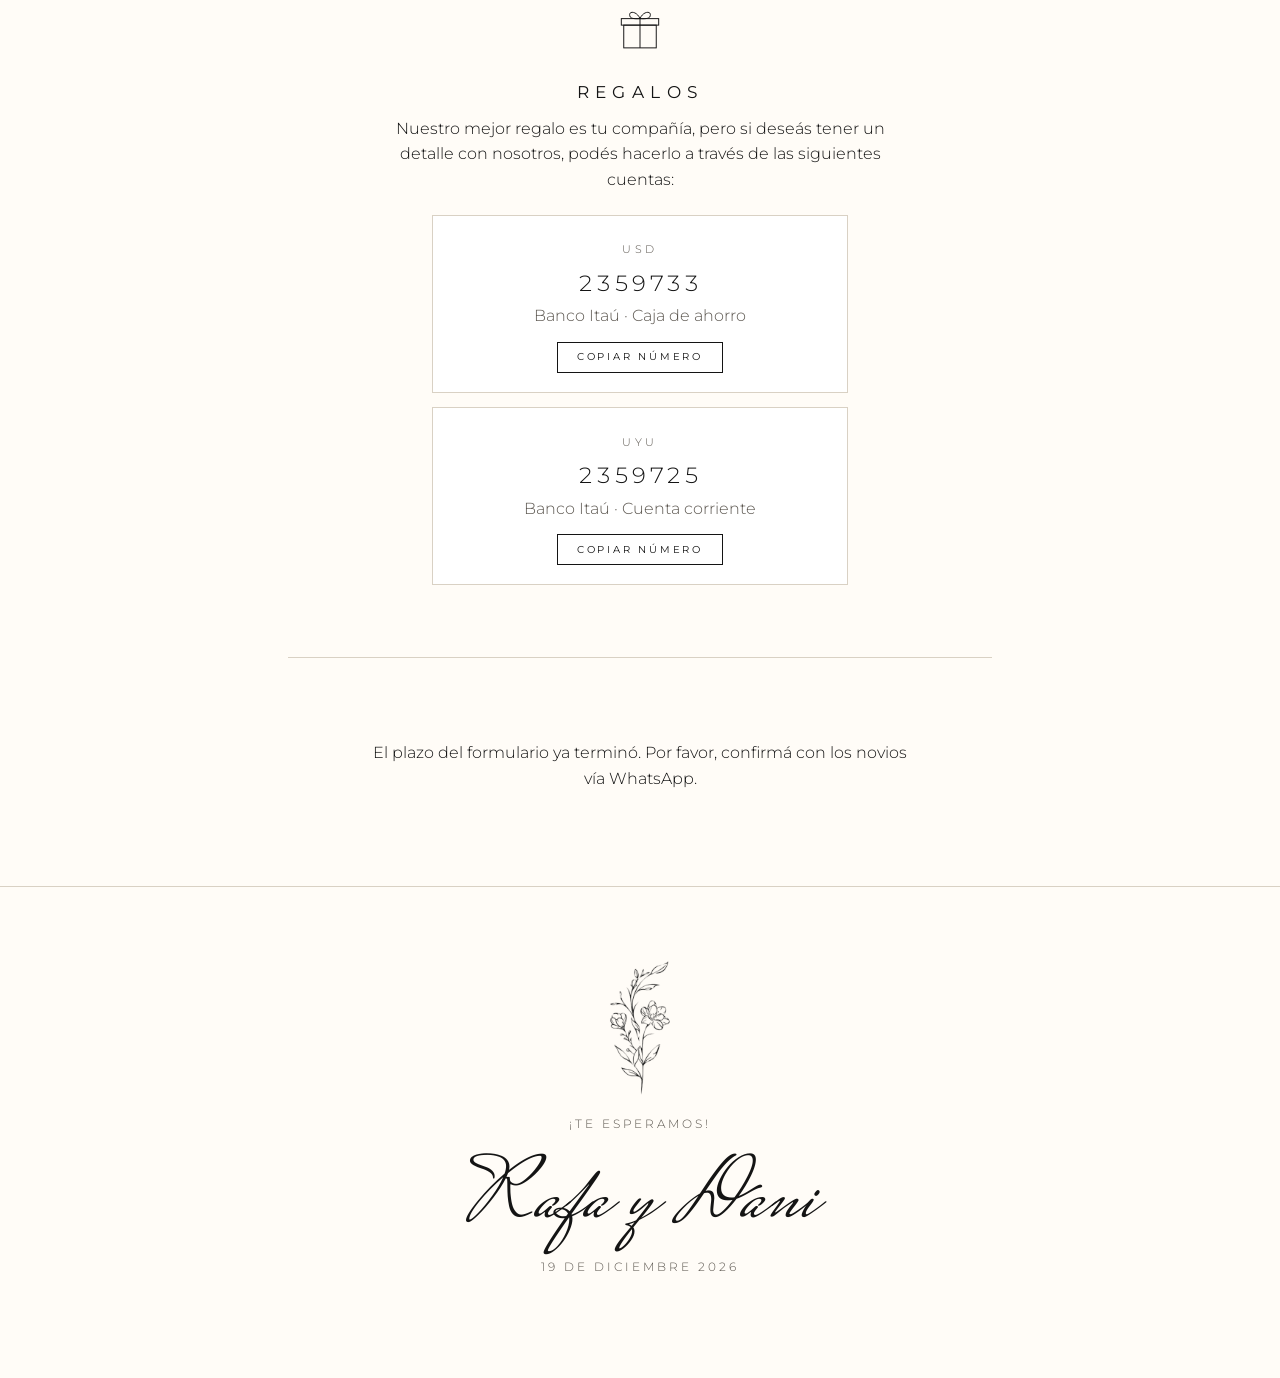
==== commit 8fc57a00: "v2: cinta que siempre llena la pantalla, imagen de WhatsApp nueva y generador propio - Cinta: el tex" ====
--- a/index.html
+++ b/index.html
@@ -14,7 +14,7 @@
   <link rel="preconnect" href="https://fonts.googleapis.com">
   <link rel="preconnect" href="https://fonts.gstatic.com" crossorigin>
   <link href="https://fonts.googleapis.com/css2?family=Montserrat:ital,wght@0,300;0,400;0,500;1,300&family=Mrs+Saint+Delafield&display=swap" rel="stylesheet">
-  <link rel="stylesheet" href="styles.css?v=20261011">
+  <link rel="stylesheet" href="styles.css?v=20261013">
 </head>
 <body class="cerrado">
 
@@ -191,7 +191,7 @@
     </button>
   </div>
 
-  <script src="config.js?v=20261011"></script>
-  <script src="app.js?v=20261011"></script>
+  <script src="config.js?v=20261013"></script>
+  <script src="app.js?v=20261013"></script>
 </body>
 </html>
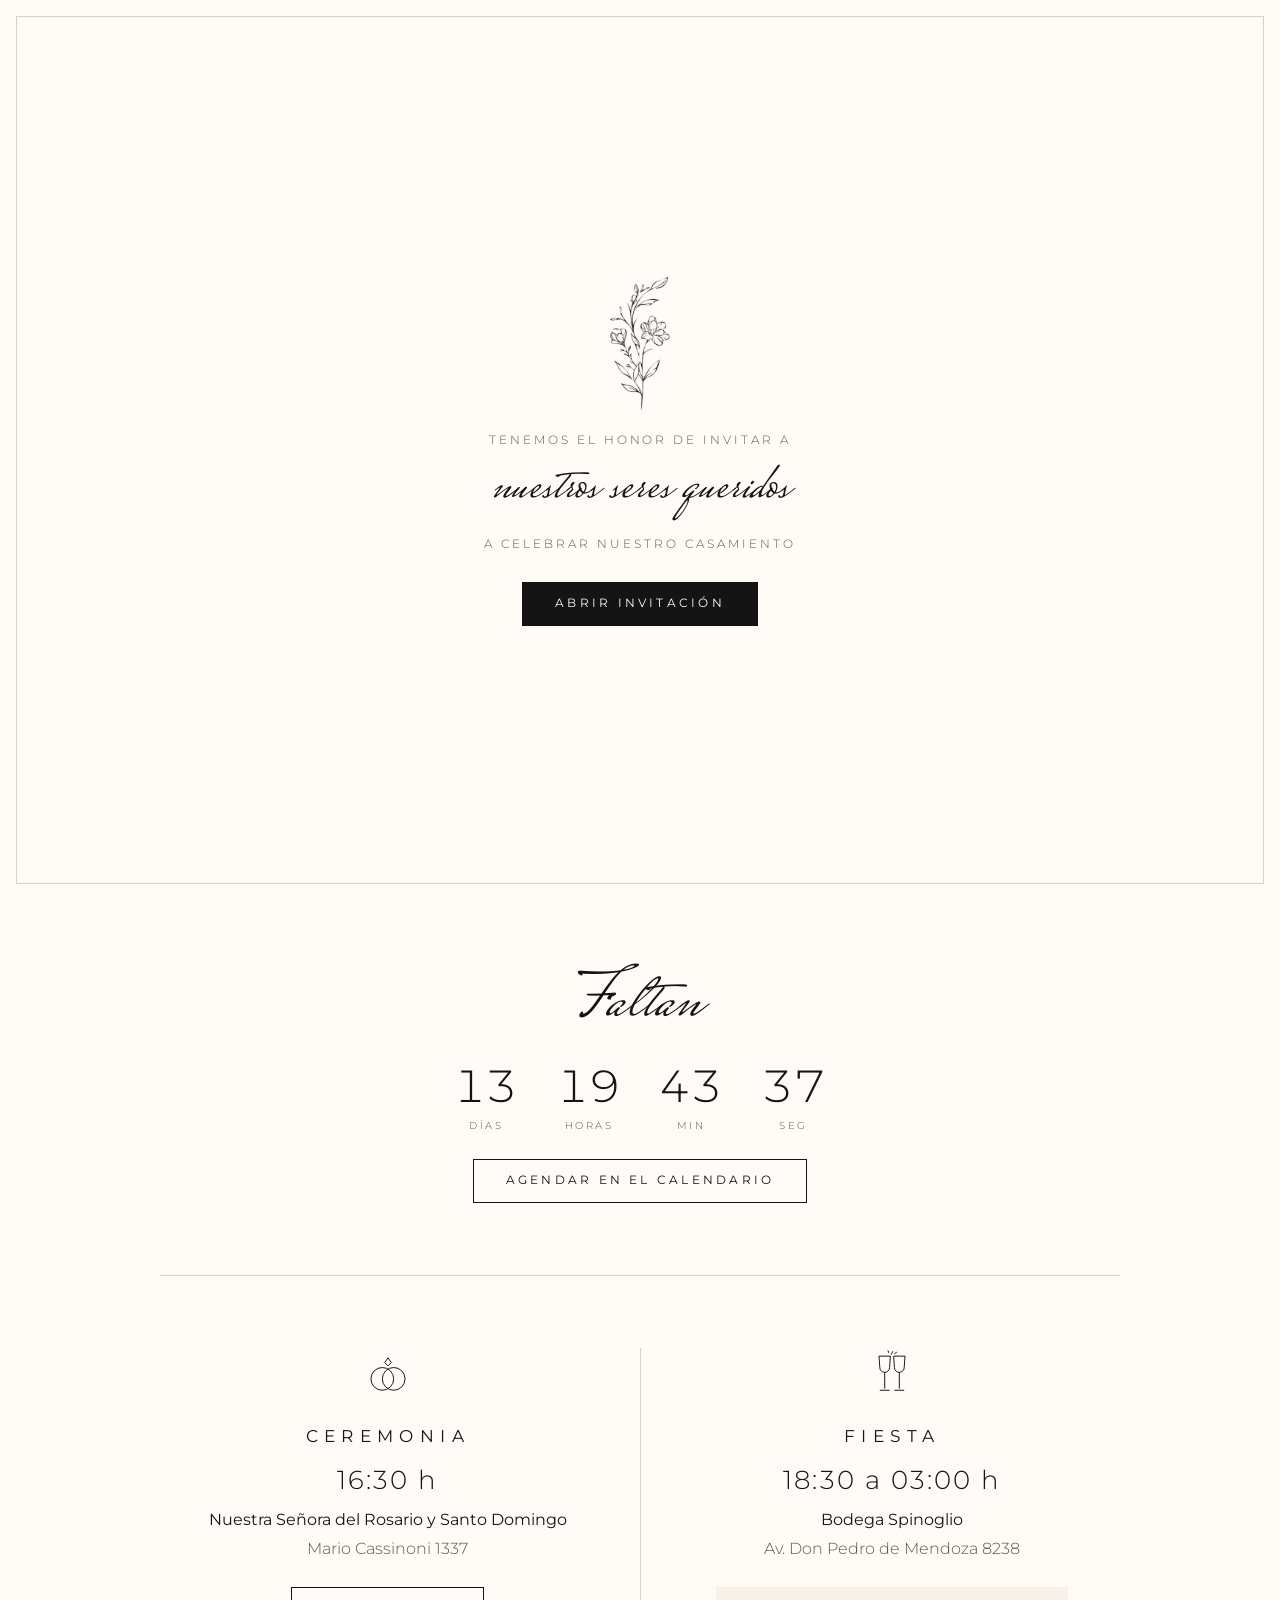
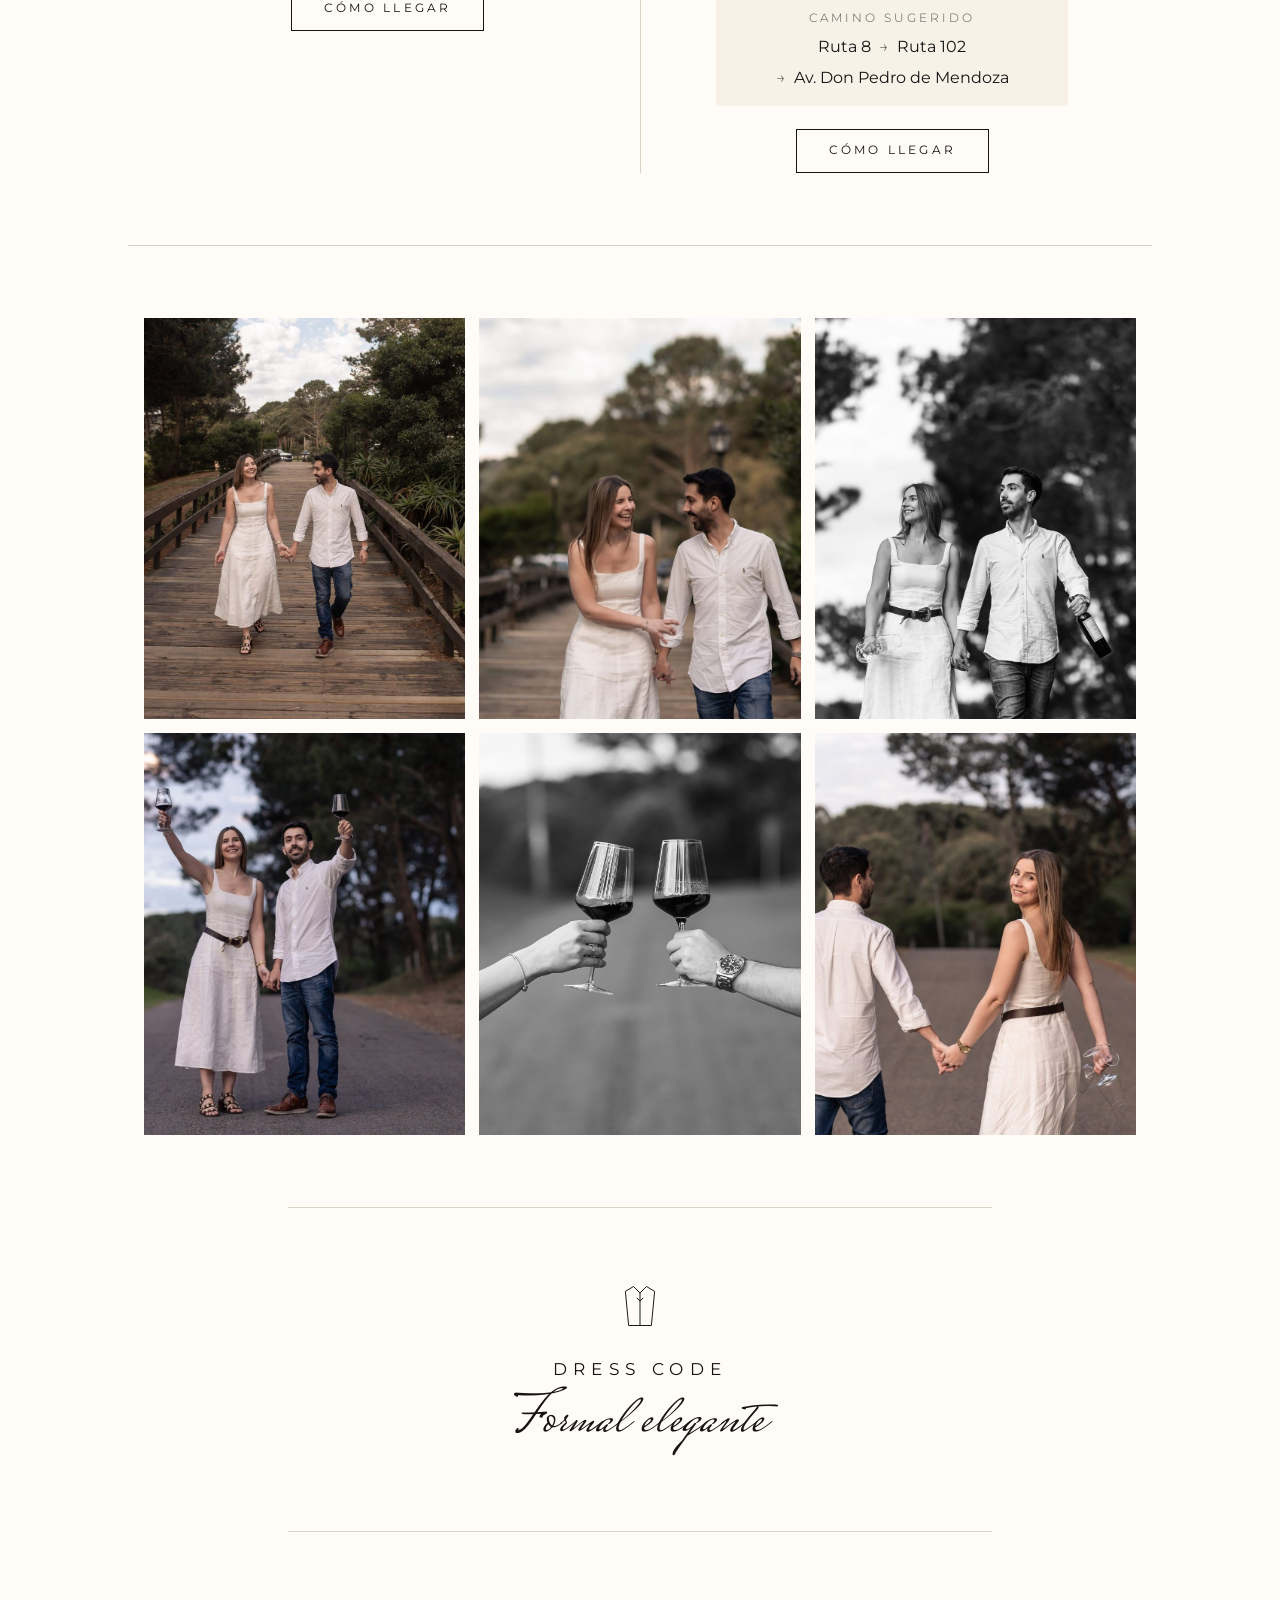
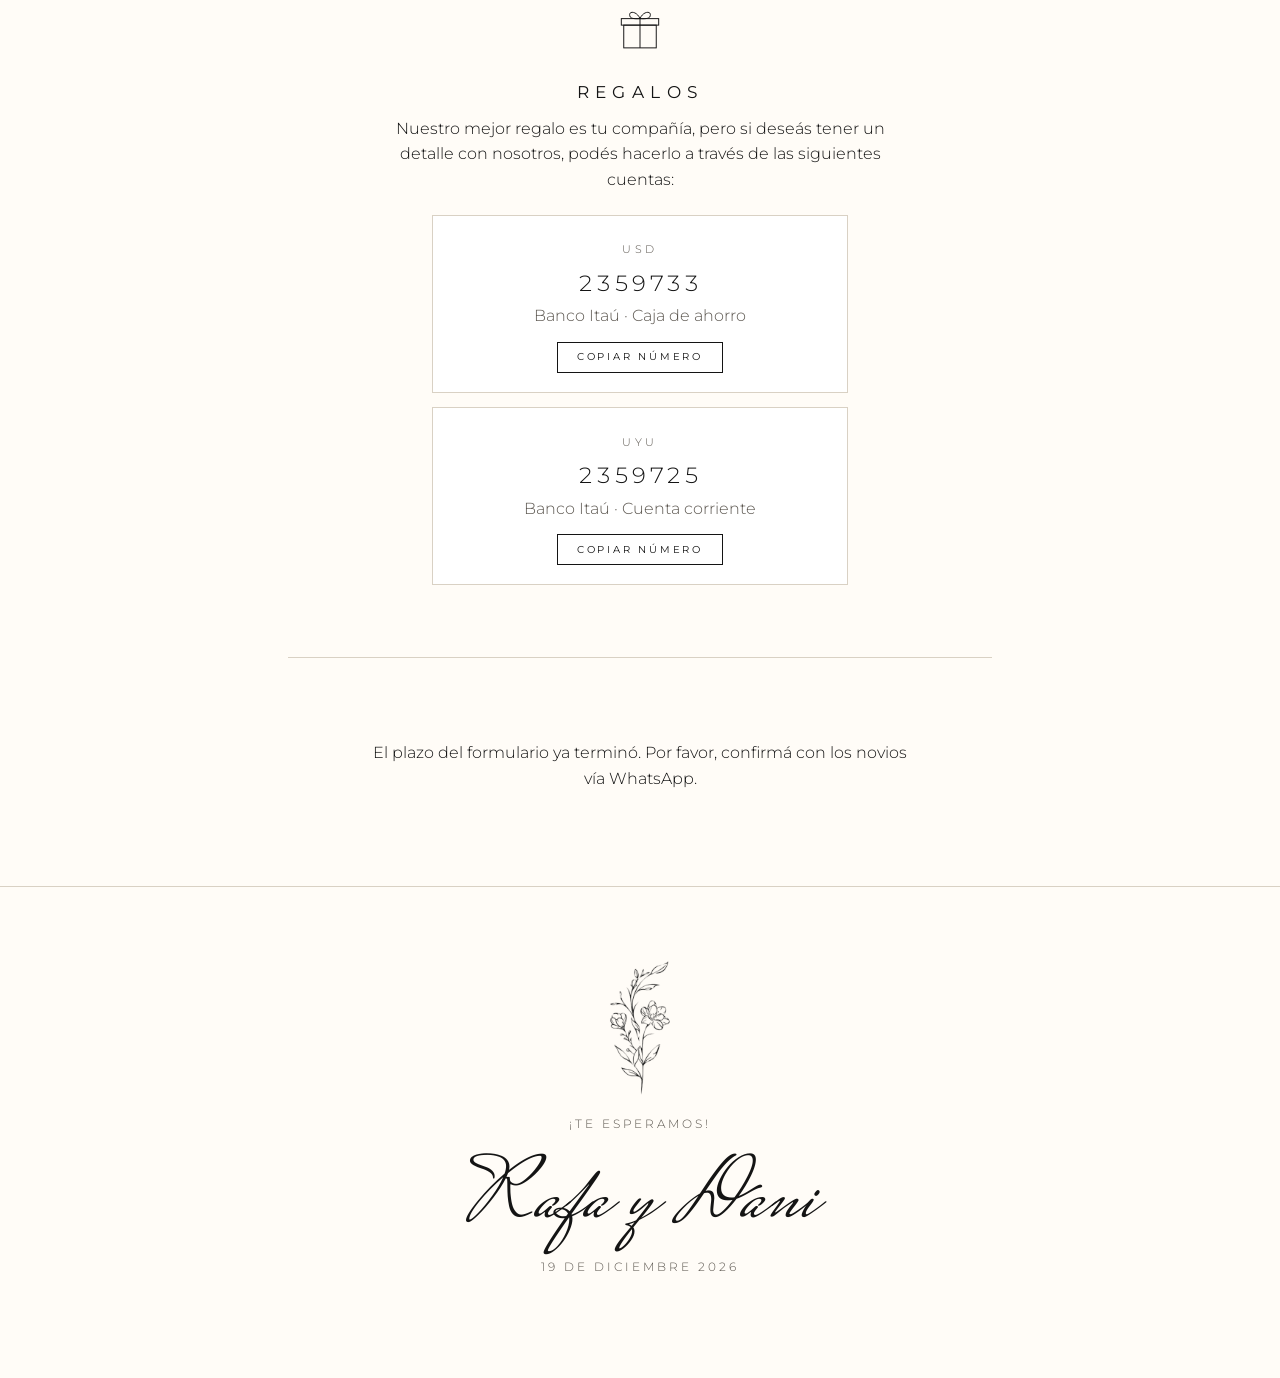
==== commit 57ceeee7: "v2: sacar el botón 'Otra foto' y poner el día en la cinta - La portada de la v2 queda con la primera" ====
--- a/index.html
+++ b/index.html
@@ -14,7 +14,7 @@
   <link rel="preconnect" href="https://fonts.googleapis.com">
   <link rel="preconnect" href="https://fonts.gstatic.com" crossorigin>
   <link href="https://fonts.googleapis.com/css2?family=Montserrat:ital,wght@0,300;0,400;0,500;1,300&family=Mrs+Saint+Delafield&display=swap" rel="stylesheet">
-  <link rel="stylesheet" href="styles.css?v=20261013">
+  <link rel="stylesheet" href="styles.css?v=20261014">
 </head>
 <body class="cerrado">
 
@@ -191,7 +191,7 @@
     </button>
   </div>
 
-  <script src="config.js?v=20261013"></script>
-  <script src="app.js?v=20261013"></script>
+  <script src="config.js?v=20261014"></script>
+  <script src="app.js?v=20261014"></script>
 </body>
 </html>
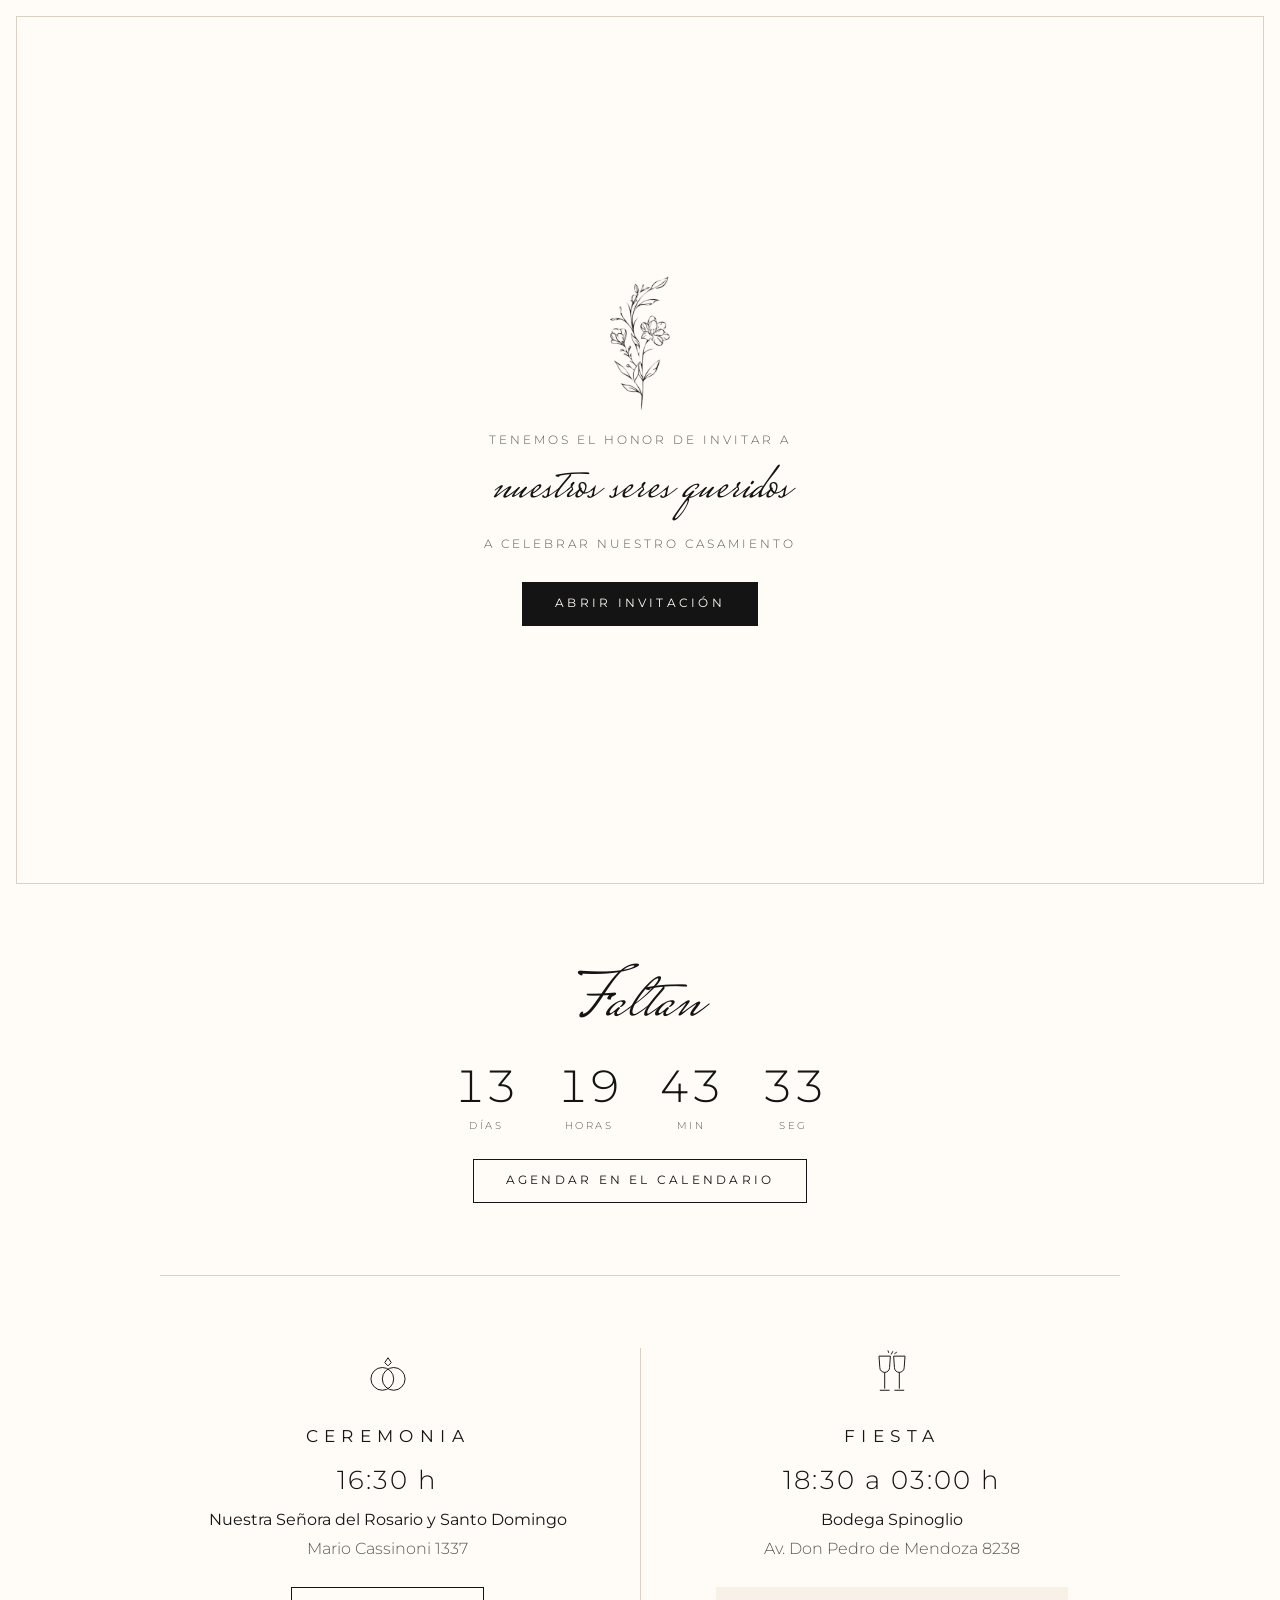
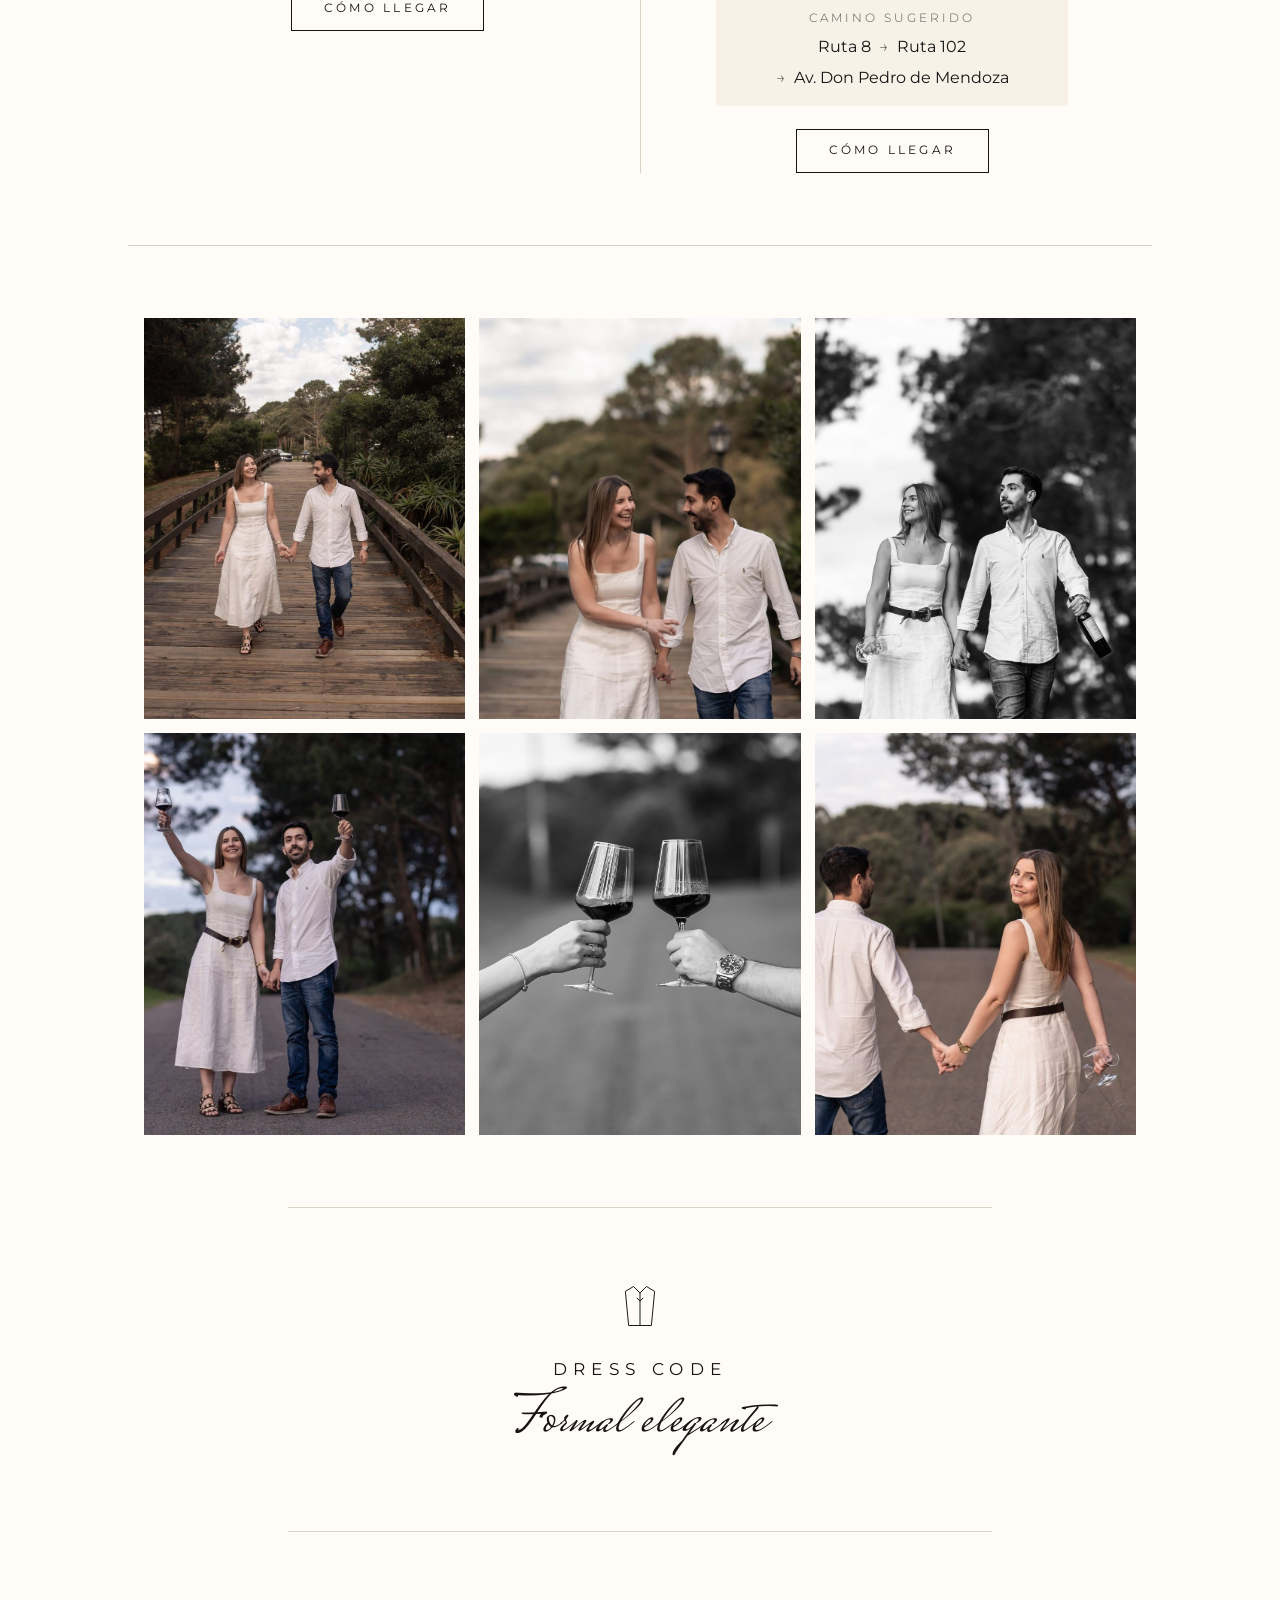
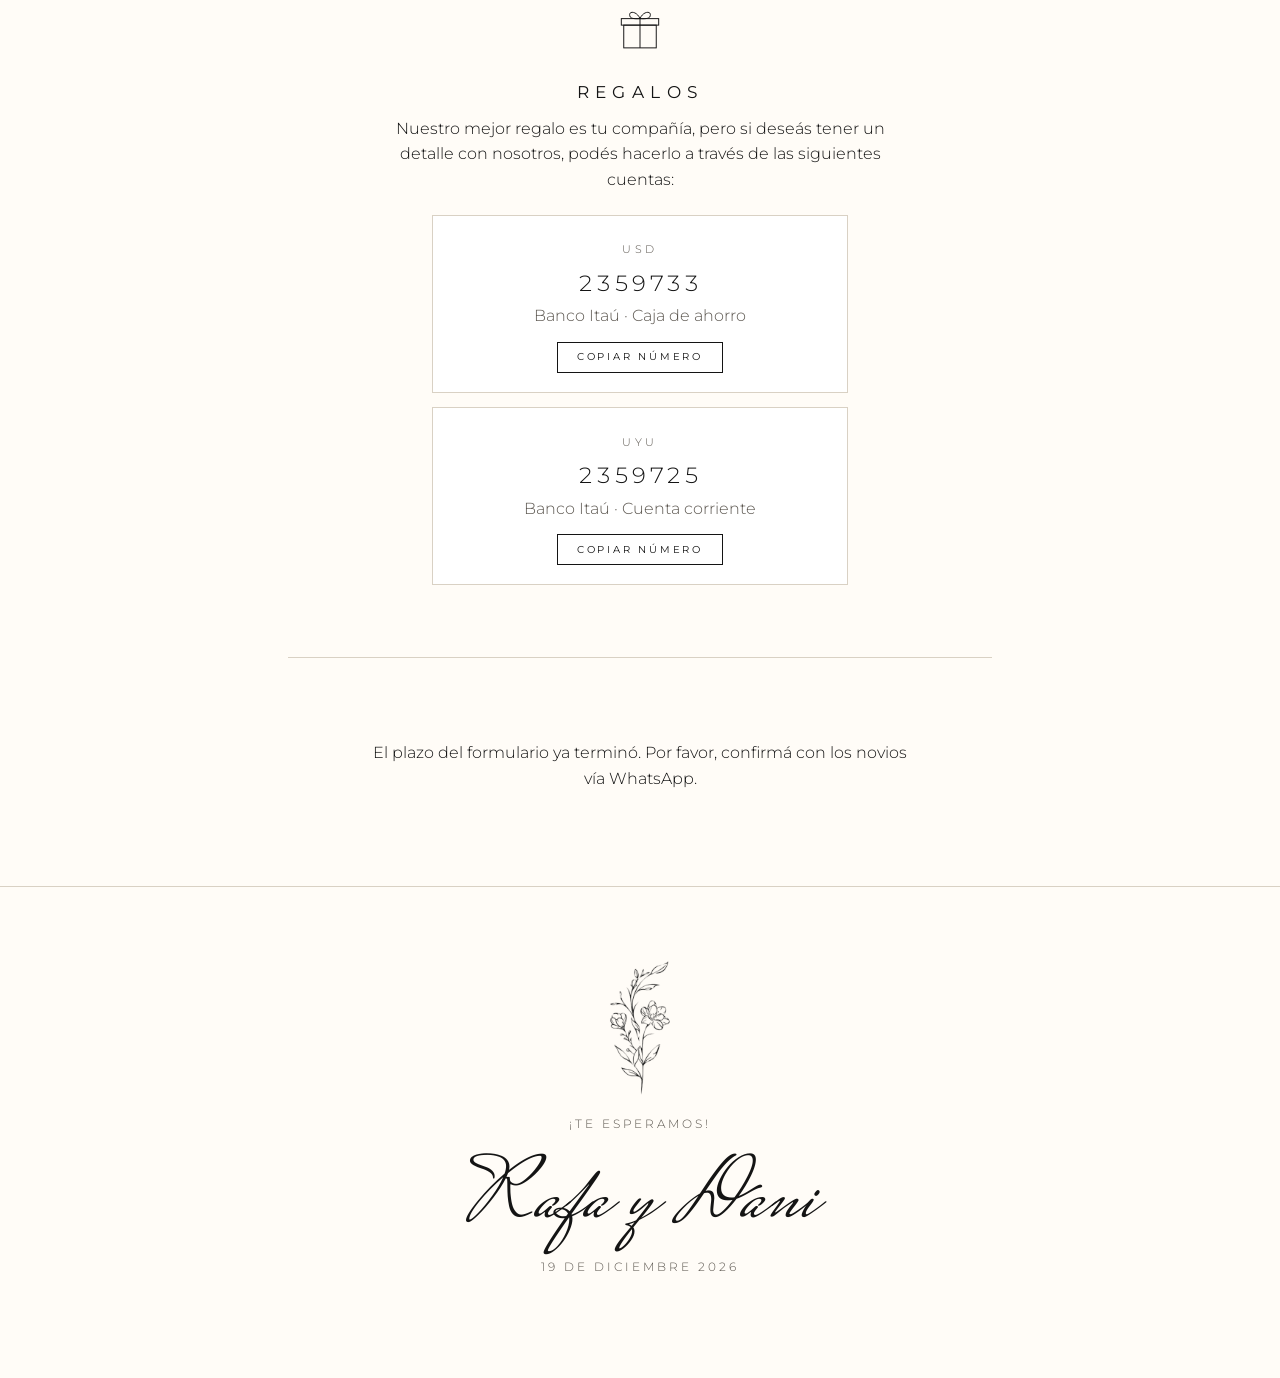
==== commit a3eaf355: "Pantalla de carga al enviar la confirmación y centrar el mensaje de gracias - Al apretar 'Enviar con" ====
--- a/index.html
+++ b/index.html
@@ -14,7 +14,7 @@
   <link rel="preconnect" href="https://fonts.googleapis.com">
   <link rel="preconnect" href="https://fonts.gstatic.com" crossorigin>
   <link href="https://fonts.googleapis.com/css2?family=Montserrat:ital,wght@0,300;0,400;0,500;1,300&family=Mrs+Saint+Delafield&display=swap" rel="stylesheet">
-  <link rel="stylesheet" href="styles.css?v=20261014">
+  <link rel="stylesheet" href="styles.css?v=20261015">
 </head>
 <body class="cerrado">
 
@@ -191,7 +191,7 @@
     </button>
   </div>
 
-  <script src="config.js?v=20261014"></script>
-  <script src="app.js?v=20261014"></script>
+  <script src="config.js?v=20261015"></script>
+  <script src="app.js?v=20261015"></script>
 </body>
 </html>
--- a/styles.css
+++ b/styles.css
@@ -363,6 +363,32 @@
 }
 .toast.visible { opacity: 1; transform: translate(-50%, 0); }
 
+/* ---------- Pantalla de carga al enviar ---------- */
+body.enviando { overflow: hidden; }
+.cargando {
+  position: fixed; inset: 0; z-index: 90;
+  display: grid; place-items: center;
+  background: rgba(255, 252, 247, .78);
+  -webkit-backdrop-filter: blur(3px); backdrop-filter: blur(3px);
+  cursor: progress;
+  animation: cargando-in .2s ease both;
+}
+.cargando__caja {
+  display: grid; justify-items: center; gap: 1rem;
+  padding: 1.9rem 2.4rem;
+  background: var(--fondo);
+  border: 1px solid var(--linea);
+  box-shadow: 0 14px 40px rgba(20, 20, 20, .12);
+}
+.cargando__rueda {
+  width: 34px; height: 34px;
+  border: 2px solid var(--linea); border-top-color: var(--tinta);
+  border-radius: 50%;
+  animation: girar .8s linear infinite;
+}
+.cargando__texto { margin: 0; font: 400 .72rem/1.4 var(--sans); letter-spacing: .24em; text-transform: uppercase; color: var(--suave); }
+@keyframes cargando-in { from { opacity: 0; } to { opacity: 1; } }
+
 /* ---------- Animaciones ---------- */
 .reveal { opacity: 0; transform: translateY(24px); transition: opacity 1s ease, transform 1s ease; }
 .reveal.visible { opacity: 1; transform: none; }
@@ -373,4 +399,6 @@
 @media (prefers-reduced-motion: reduce) {
   *, *::before, *::after { animation: none !important; transition: none !important; }
   .reveal { opacity: 1; transform: none; }
-}
+  /* la rueda de carga sigue girando (más lenta): es lo que indica que algo está pasando */
+  .cargando__rueda { animation: girar 1.8s linear infinite !important; }
+}
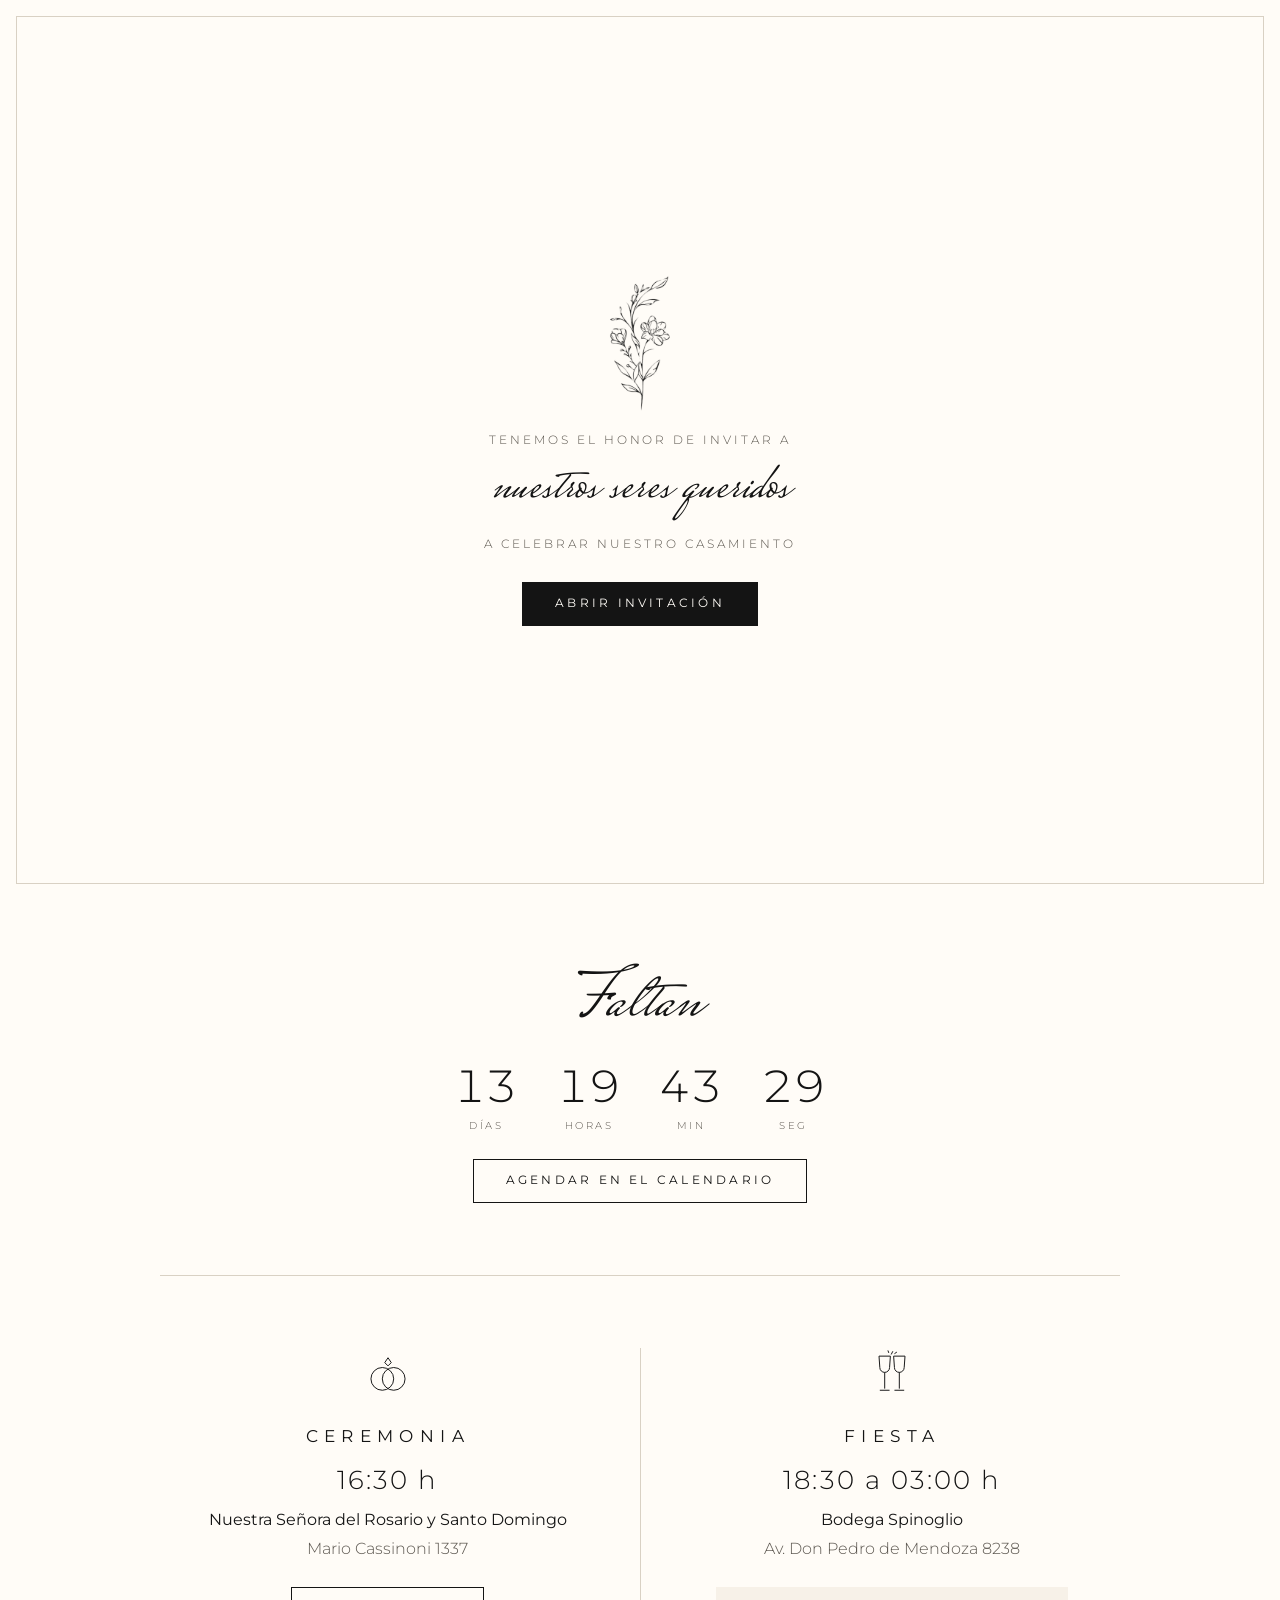
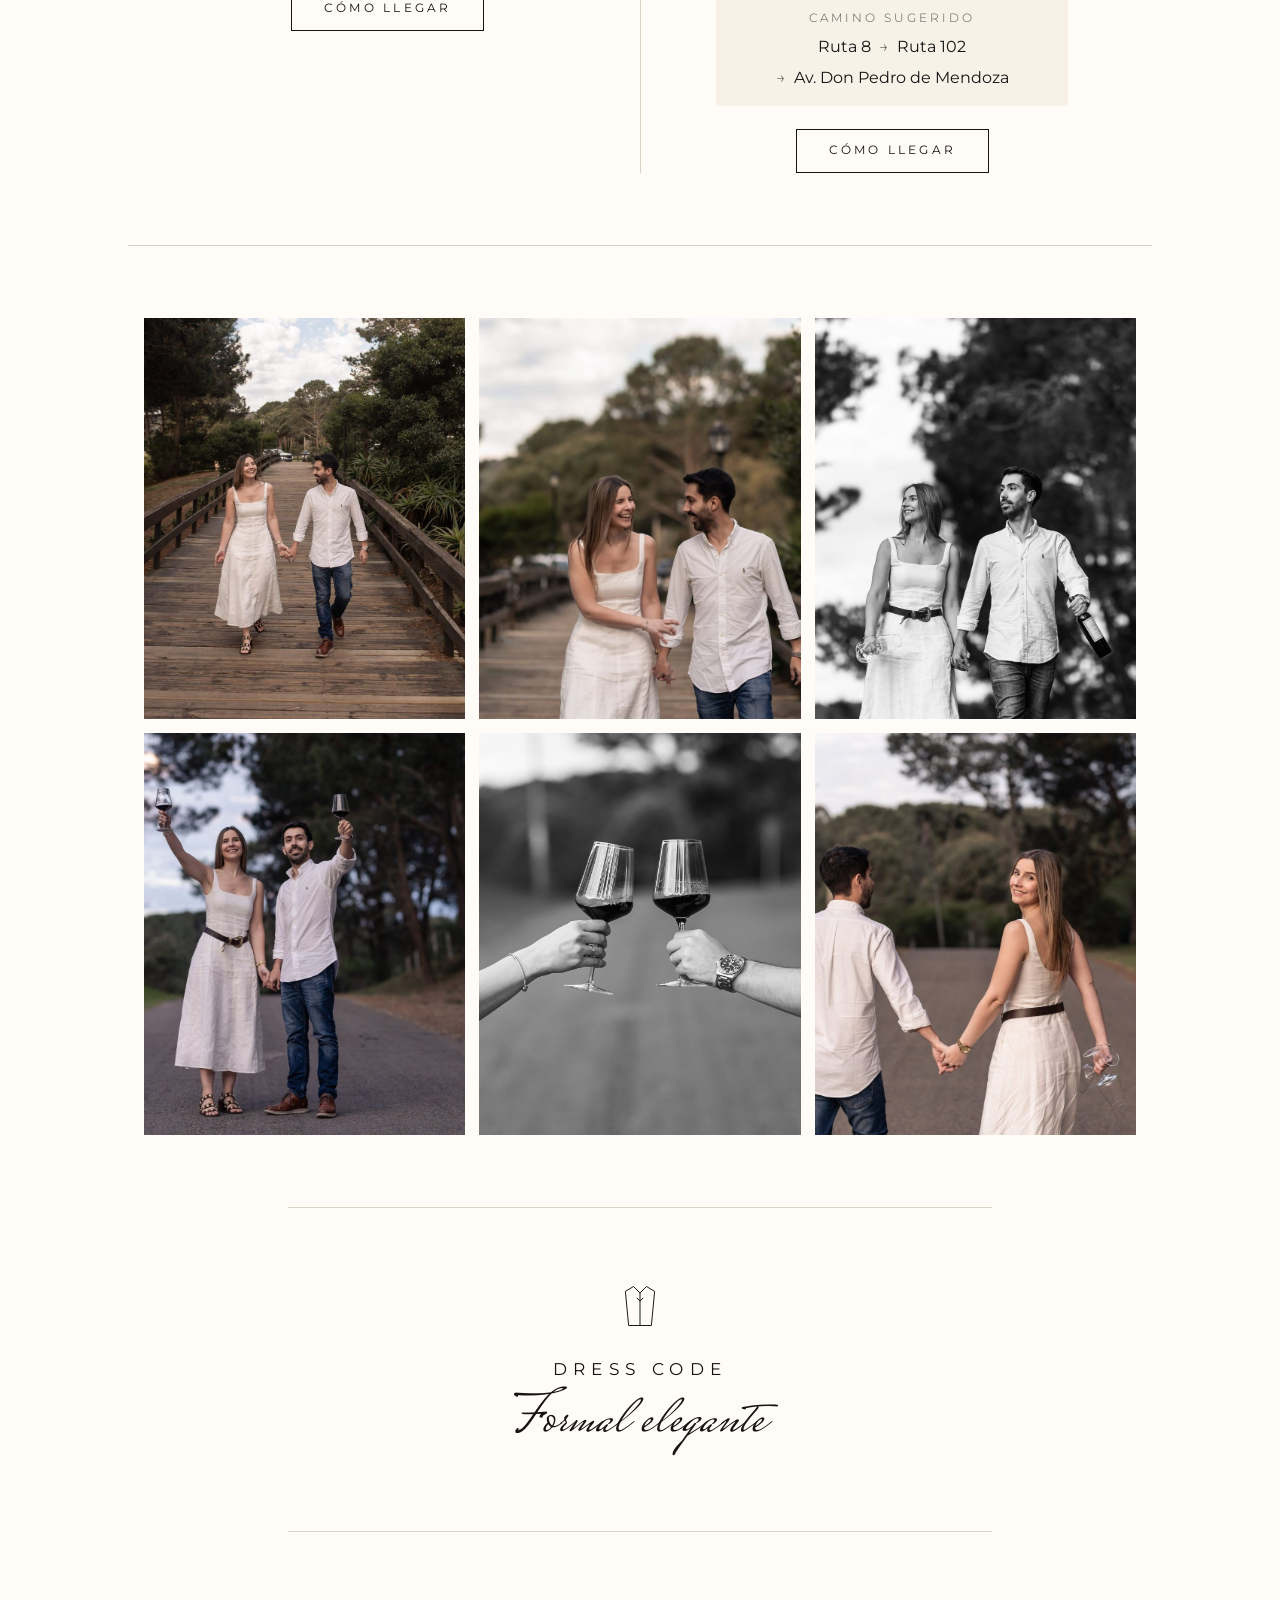
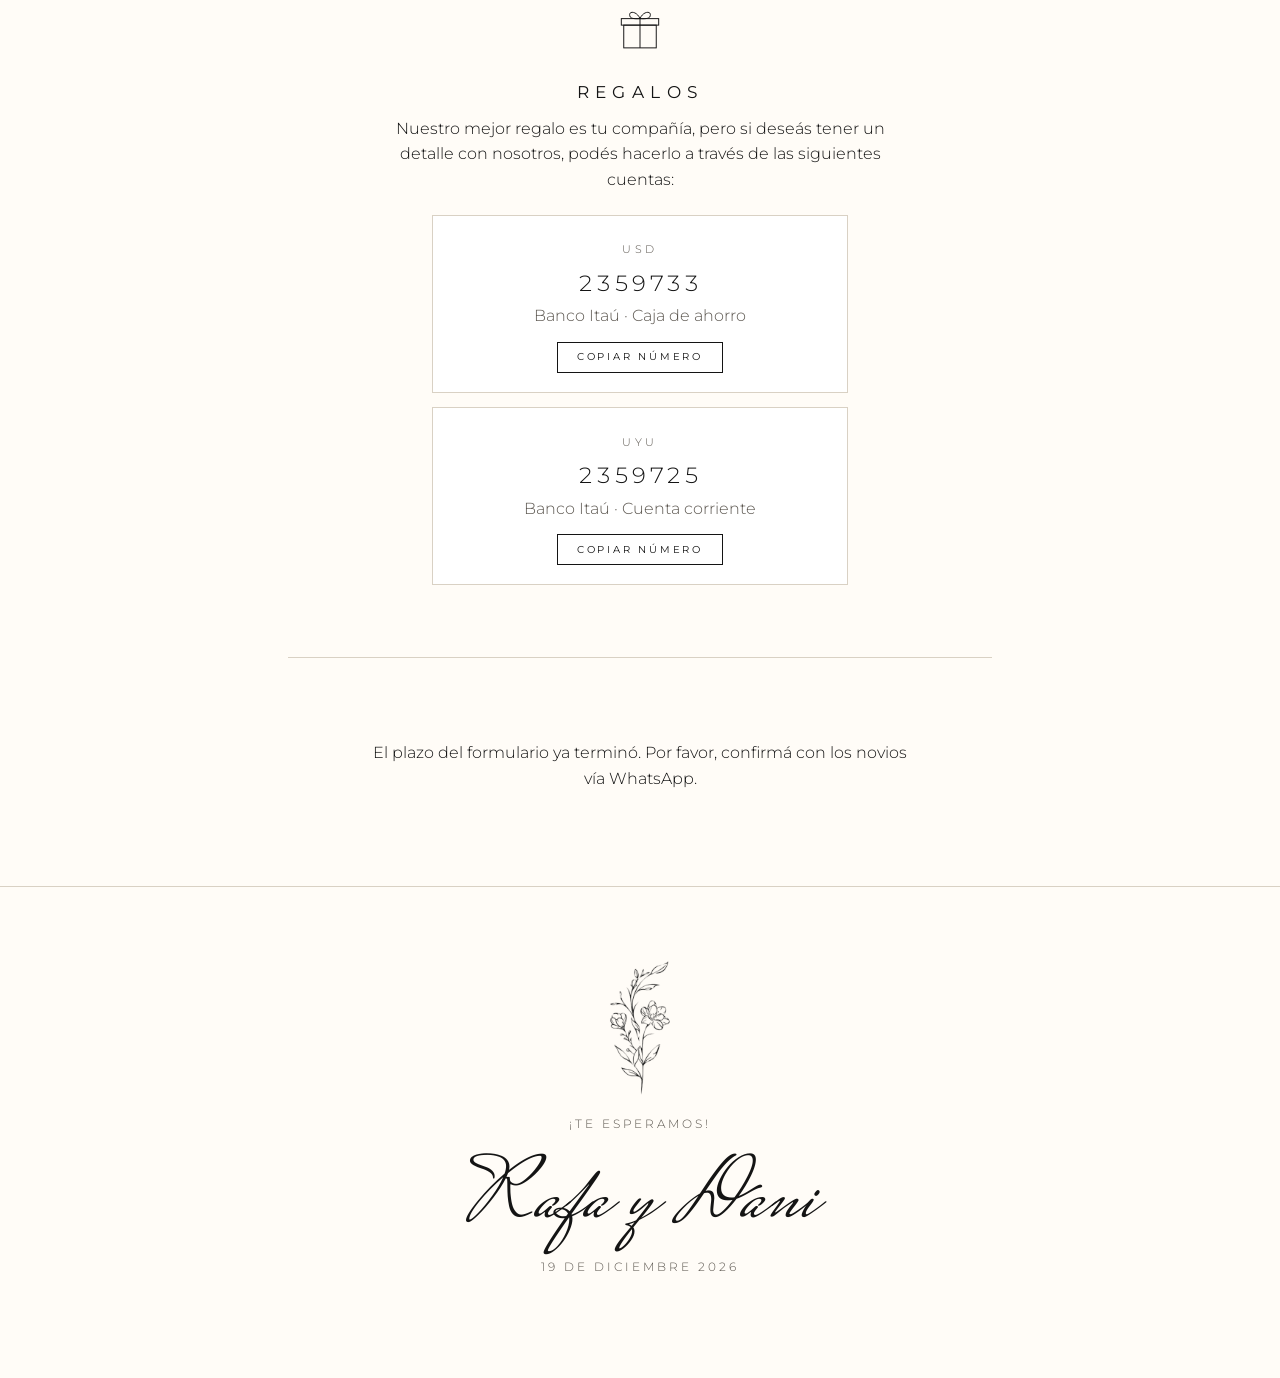
==== commit 2638ab99: "v2: frase primero y los invitados en una tarjeta de lugar El bloque de invitados y la frase compartí" ====
--- a/index.html
+++ b/index.html
@@ -14,7 +14,7 @@
   <link rel="preconnect" href="https://fonts.googleapis.com">
   <link rel="preconnect" href="https://fonts.gstatic.com" crossorigin>
   <link href="https://fonts.googleapis.com/css2?family=Montserrat:ital,wght@0,300;0,400;0,500;1,300&family=Mrs+Saint+Delafield&display=swap" rel="stylesheet">
-  <link rel="stylesheet" href="styles.css?v=20261015">
+  <link rel="stylesheet" href="styles.css?v=20261016">
 </head>
 <body class="cerrado">
 
@@ -191,7 +191,7 @@
     </button>
   </div>
 
-  <script src="config.js?v=20261015"></script>
-  <script src="app.js?v=20261015"></script>
+  <script src="config.js?v=20261016"></script>
+  <script src="app.js?v=20261016"></script>
 </body>
 </html>
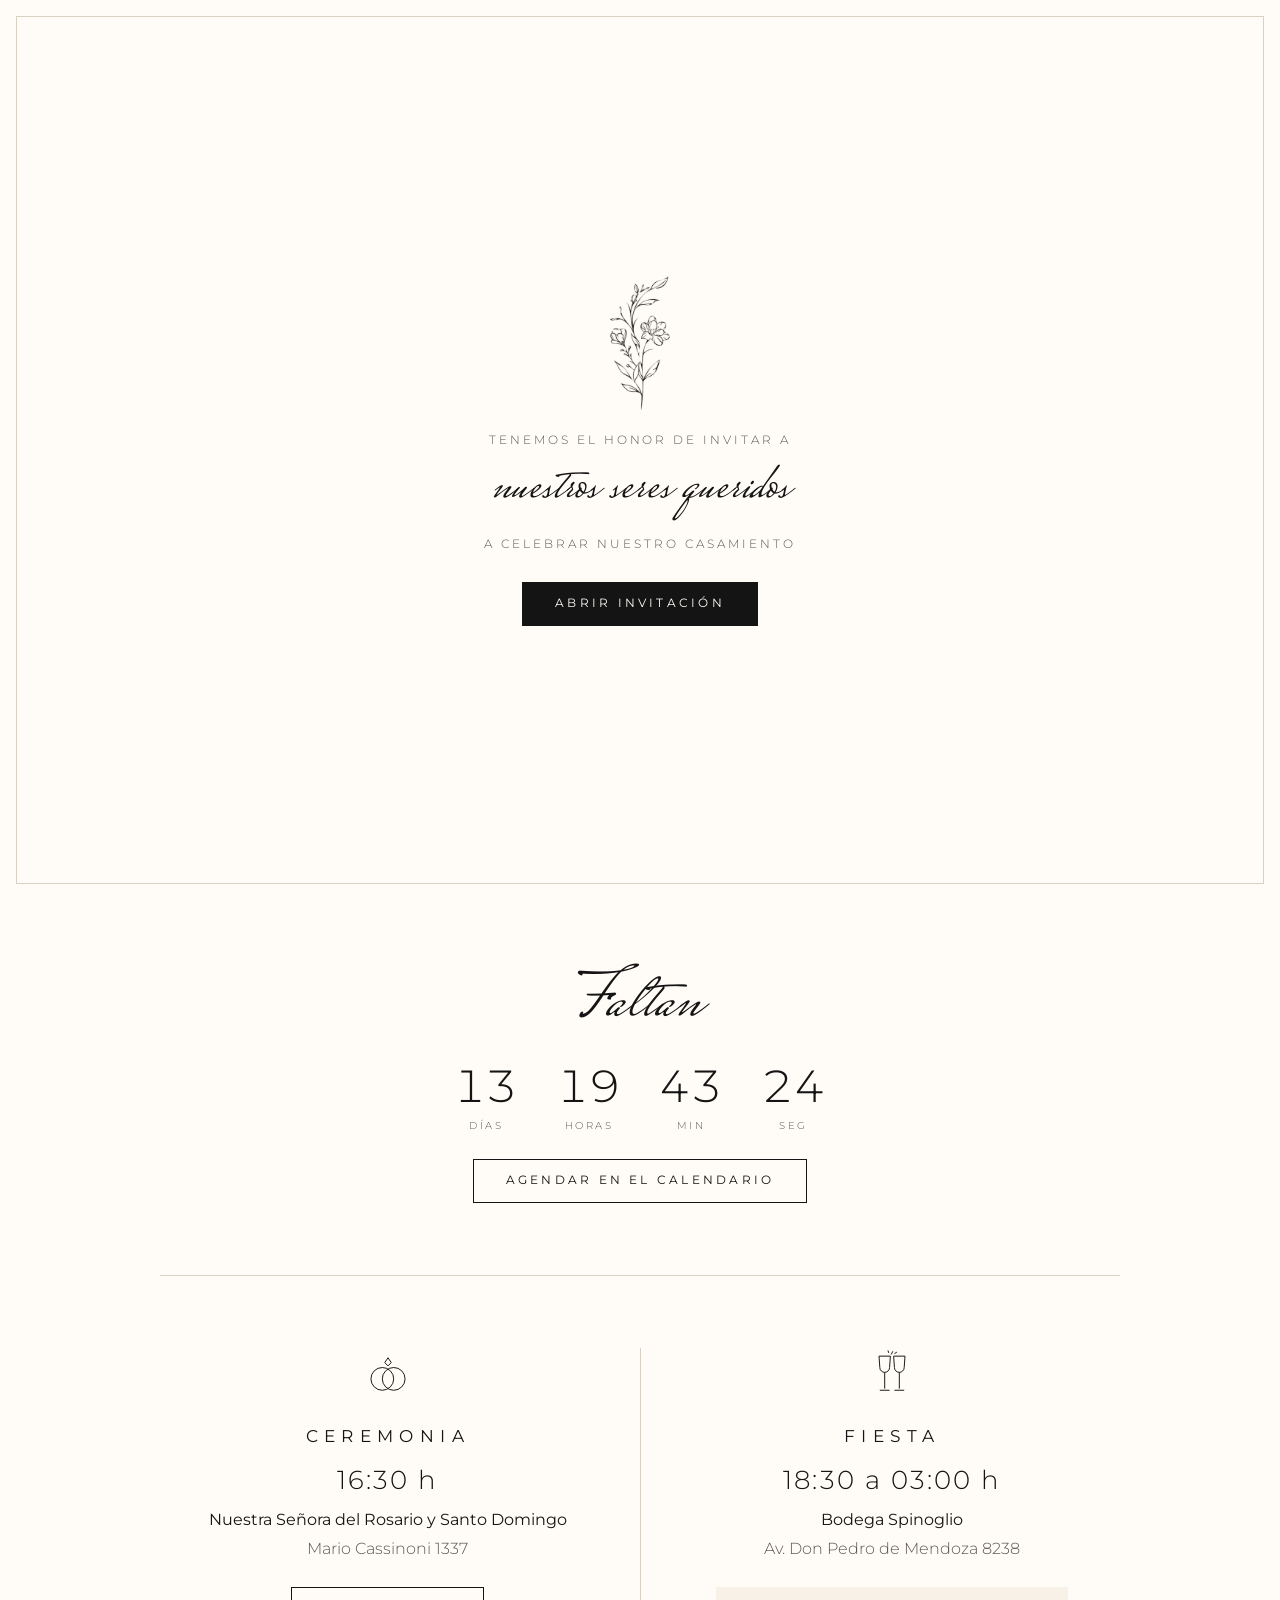
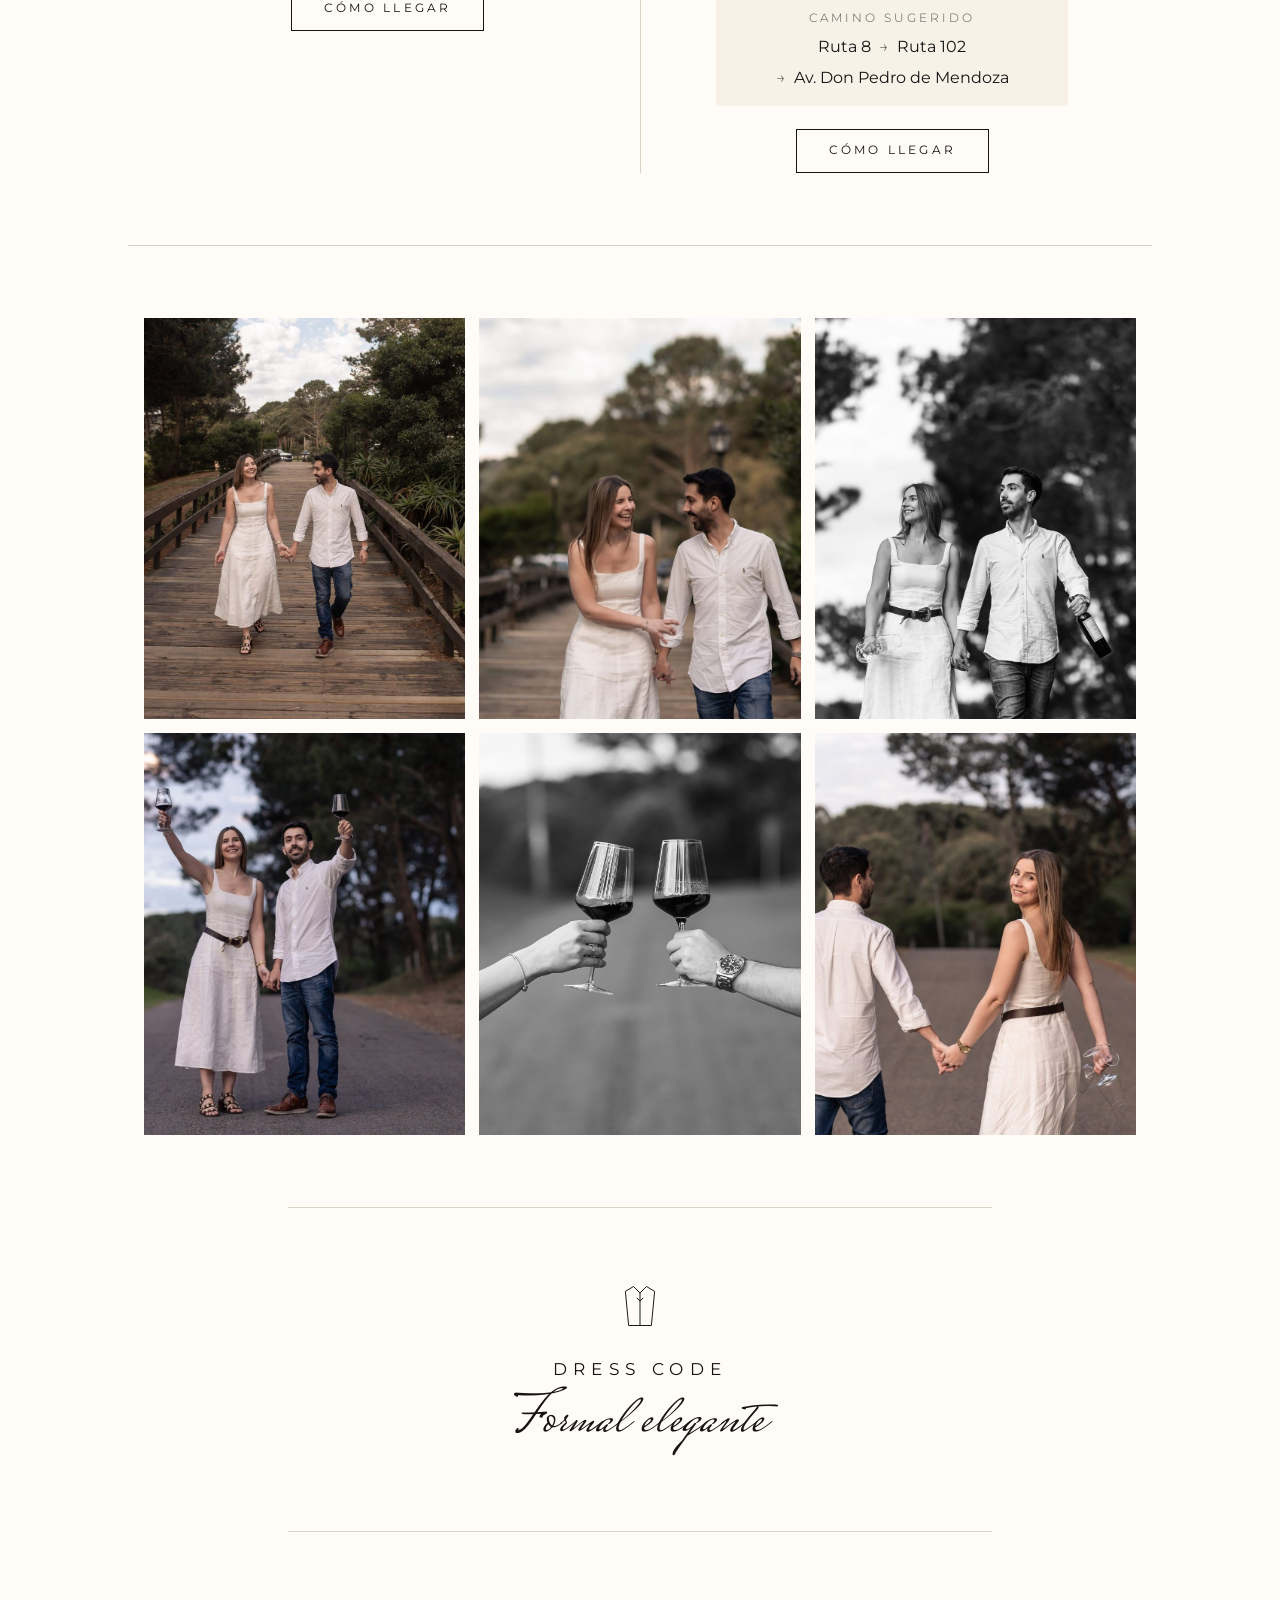
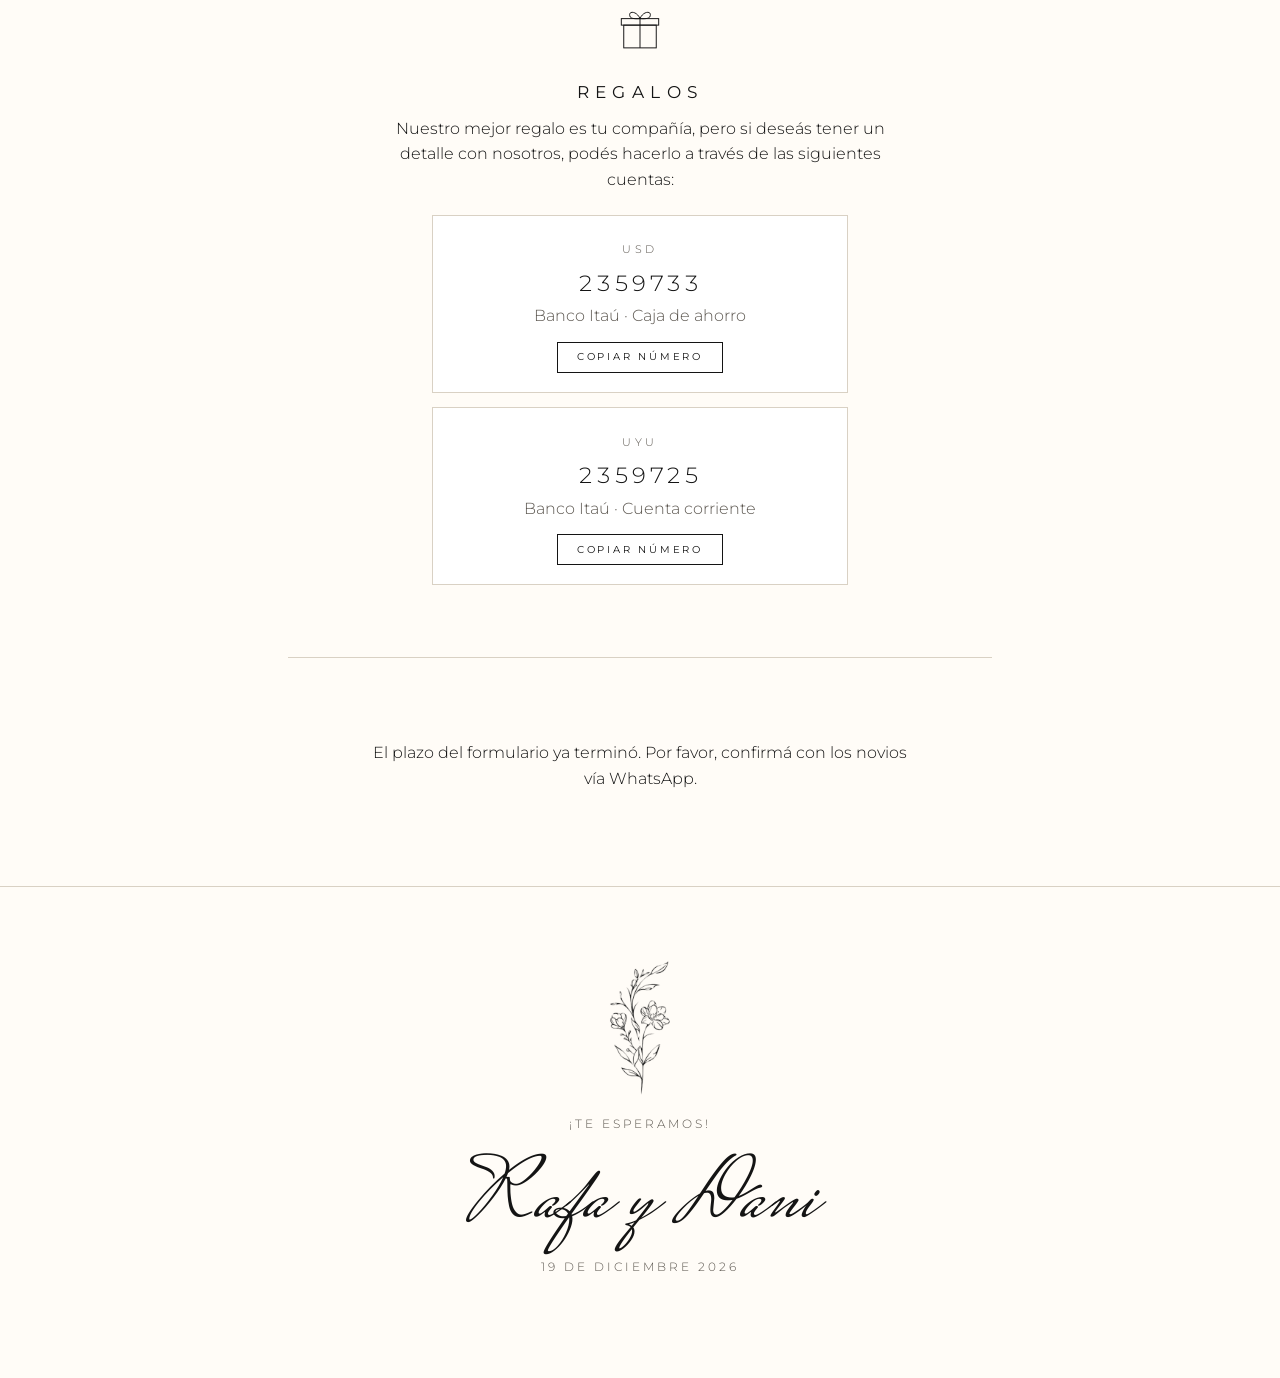
==== commit e07639da: "v2: íconos de ceremonia y fiesta en la sección 'El día' Se suman los dos íconos SVG que pasó el usua" ====
--- a/index.html
+++ b/index.html
@@ -14,7 +14,7 @@
   <link rel="preconnect" href="https://fonts.googleapis.com">
   <link rel="preconnect" href="https://fonts.gstatic.com" crossorigin>
   <link href="https://fonts.googleapis.com/css2?family=Montserrat:ital,wght@0,300;0,400;0,500;1,300&family=Mrs+Saint+Delafield&display=swap" rel="stylesheet">
-  <link rel="stylesheet" href="styles.css?v=20261016">
+  <link rel="stylesheet" href="styles.css?v=20261017">
 </head>
 <body class="cerrado">
 
@@ -191,7 +191,7 @@
     </button>
   </div>
 
-  <script src="config.js?v=20261016"></script>
-  <script src="app.js?v=20261016"></script>
+  <script src="config.js?v=20261017"></script>
+  <script src="app.js?v=20261017"></script>
 </body>
 </html>
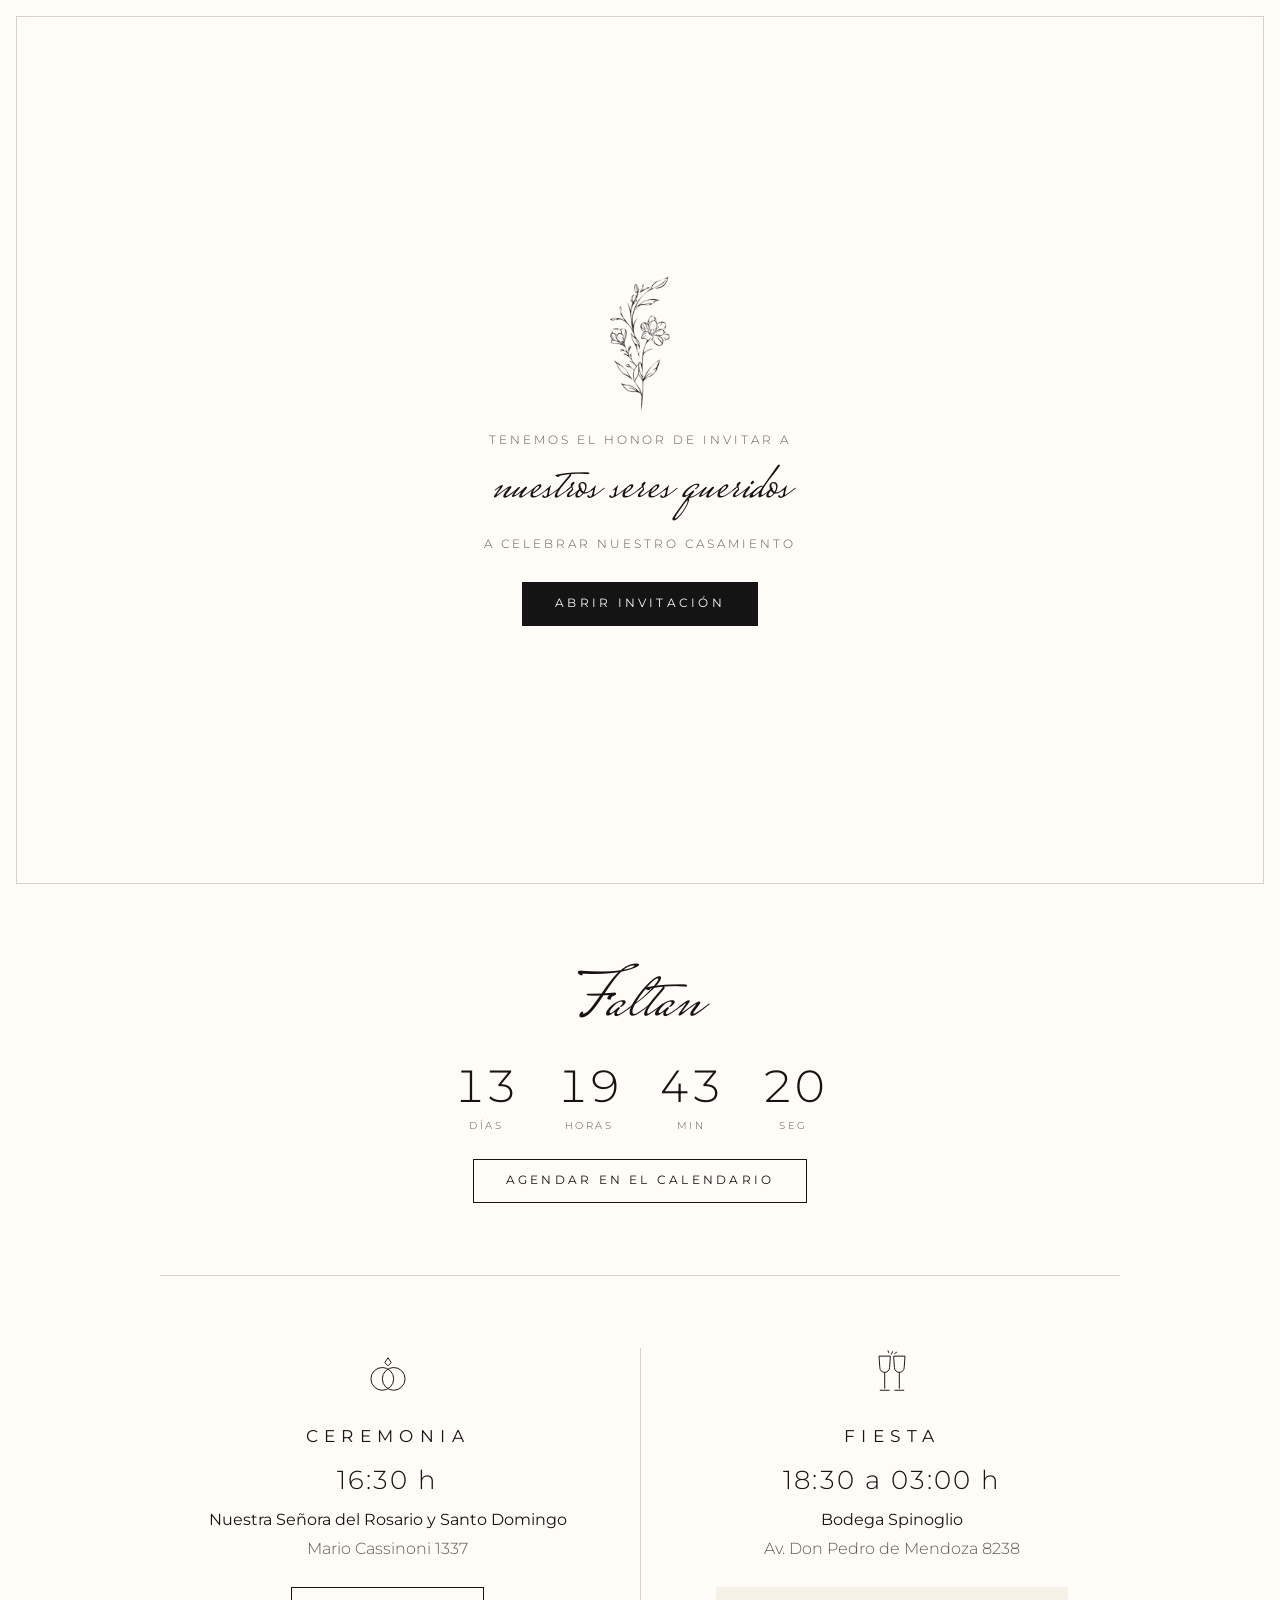
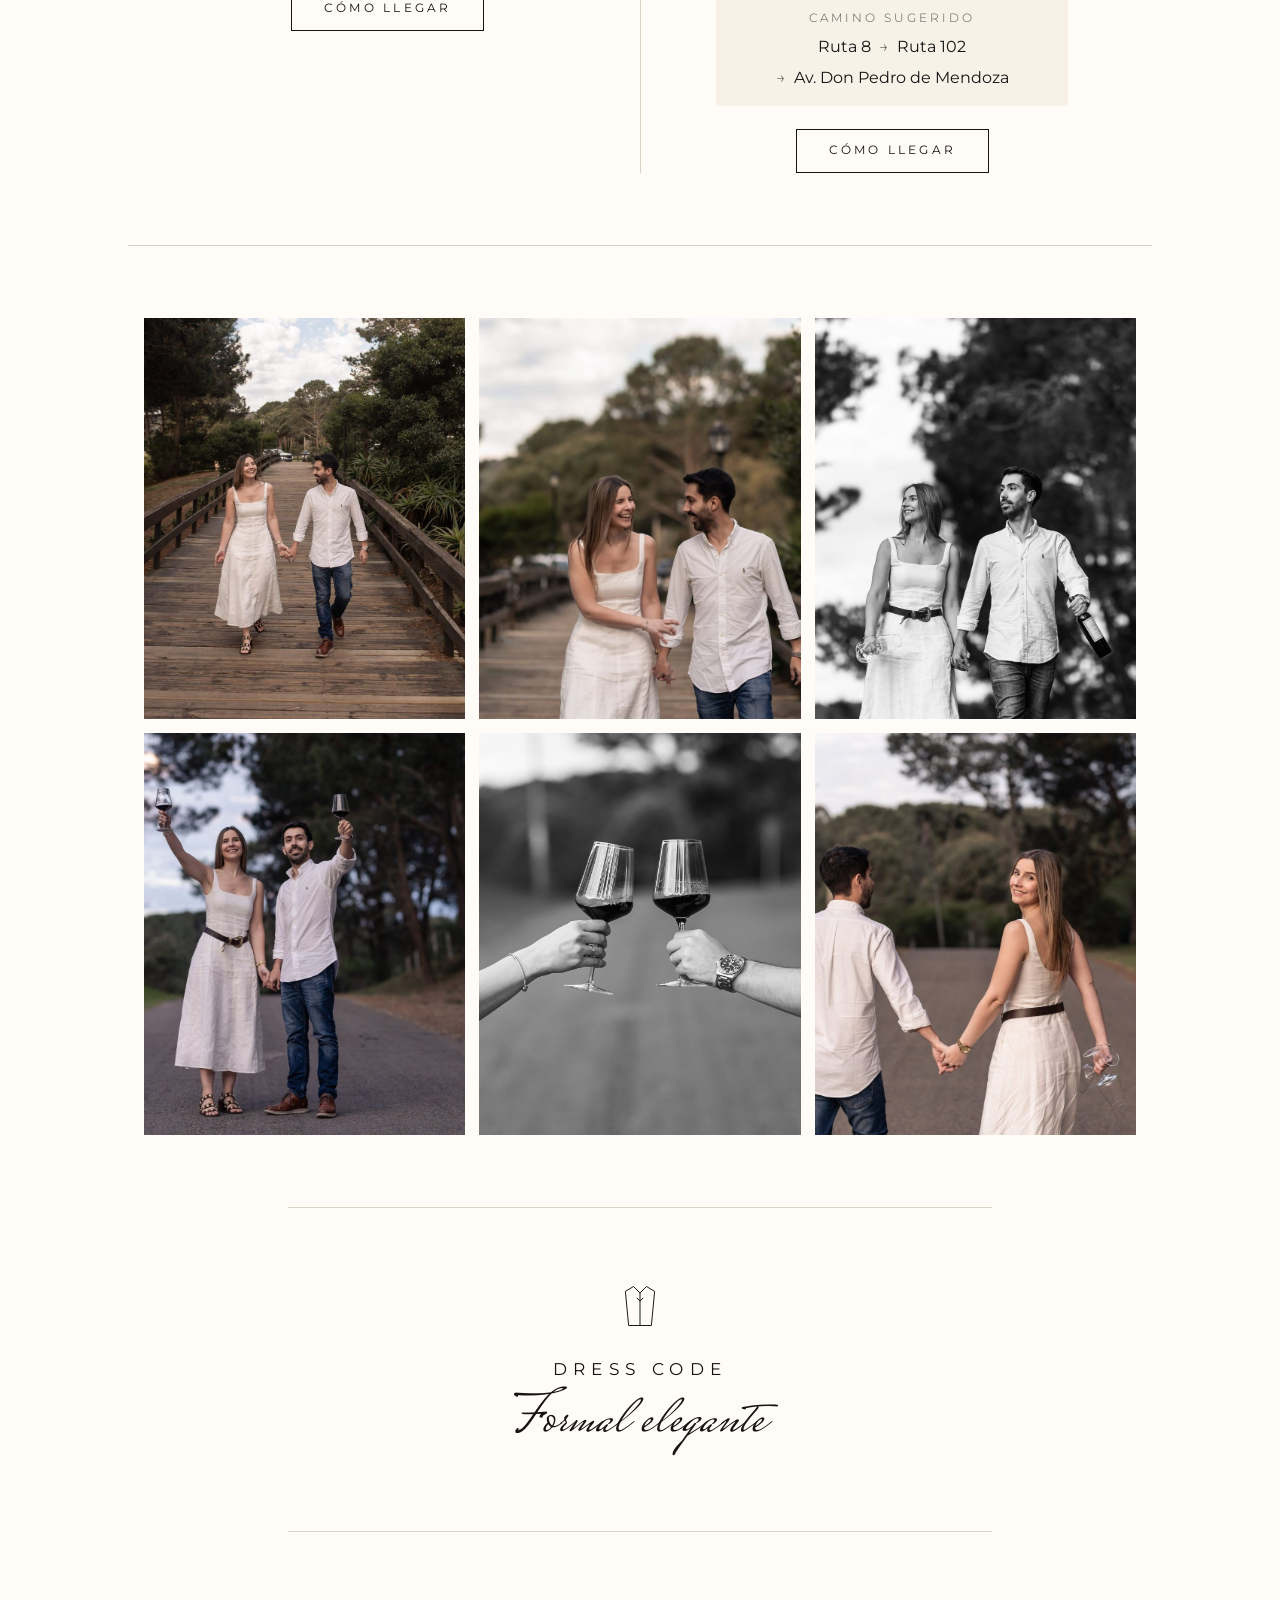
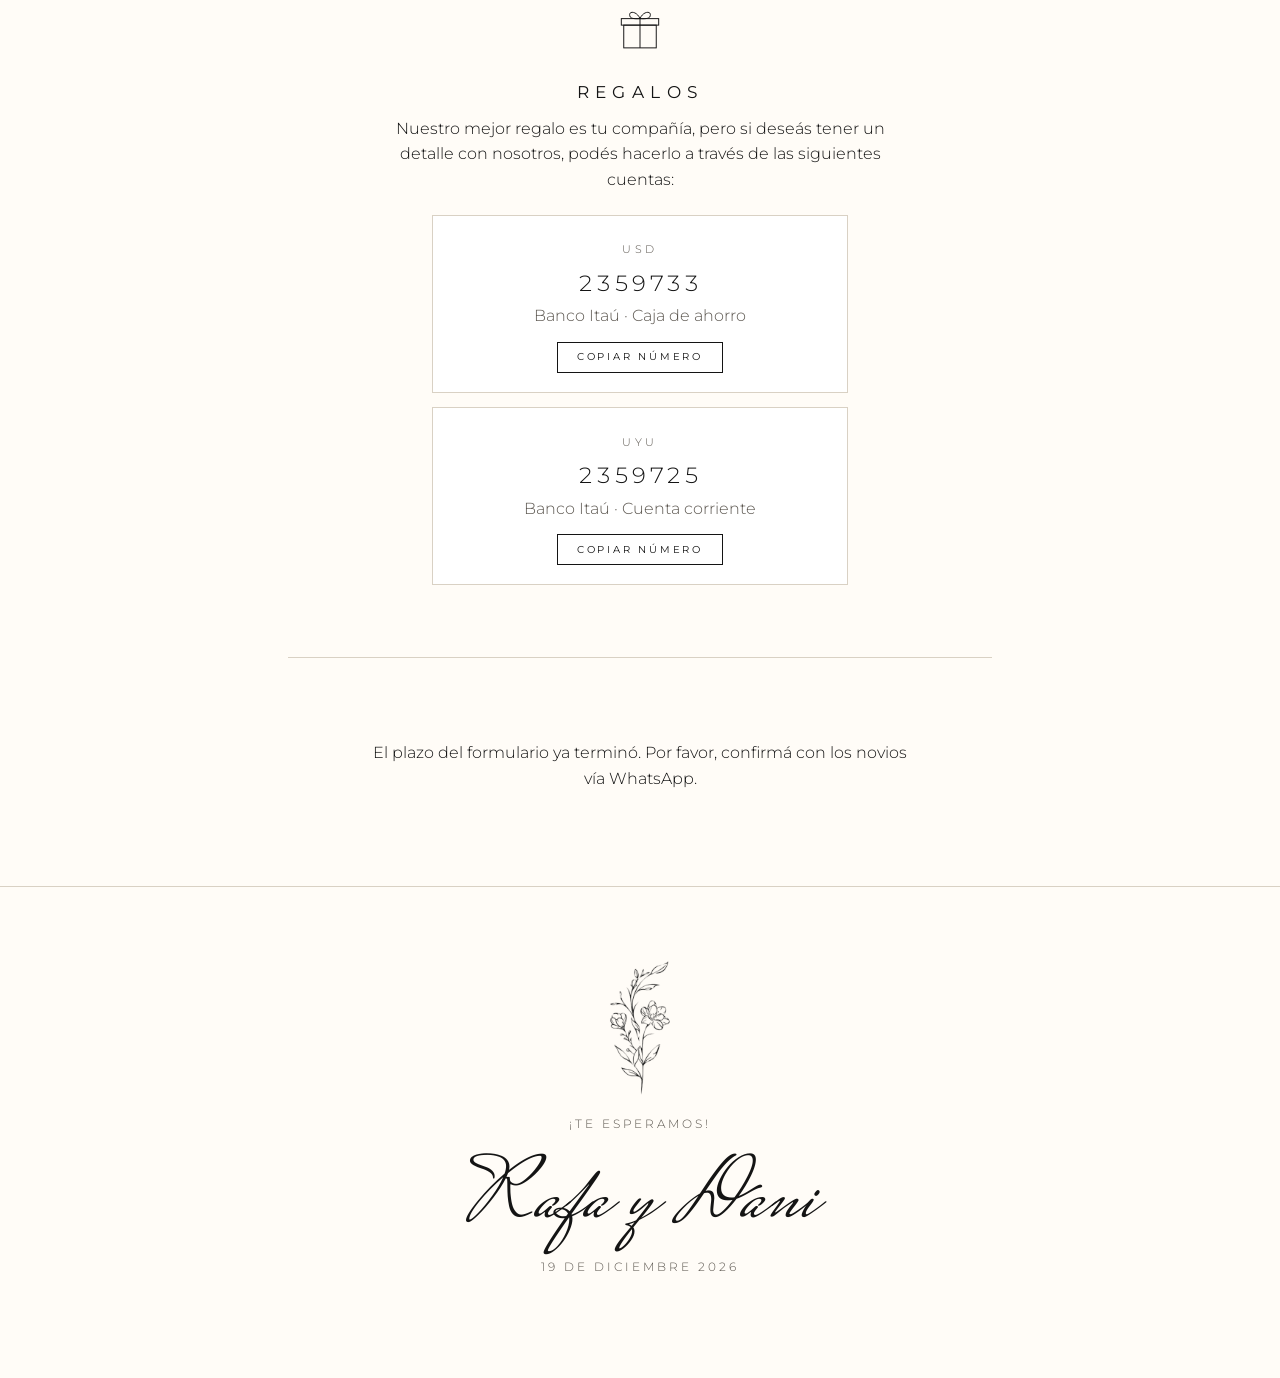
==== commit 0b5305c7: "v2: íconos en las secciones Dress code y Regalos Se suman los dos SVG que pasó el usuario (corbata y" ====
--- a/index.html
+++ b/index.html
@@ -14,7 +14,7 @@
   <link rel="preconnect" href="https://fonts.googleapis.com">
   <link rel="preconnect" href="https://fonts.gstatic.com" crossorigin>
   <link href="https://fonts.googleapis.com/css2?family=Montserrat:ital,wght@0,300;0,400;0,500;1,300&family=Mrs+Saint+Delafield&display=swap" rel="stylesheet">
-  <link rel="stylesheet" href="styles.css?v=20261017">
+  <link rel="stylesheet" href="styles.css?v=20261018">
 </head>
 <body class="cerrado">
 
@@ -191,7 +191,7 @@
     </button>
   </div>
 
-  <script src="config.js?v=20261017"></script>
-  <script src="app.js?v=20261017"></script>
+  <script src="config.js?v=20261018"></script>
+  <script src="app.js?v=20261018"></script>
 </body>
 </html>
